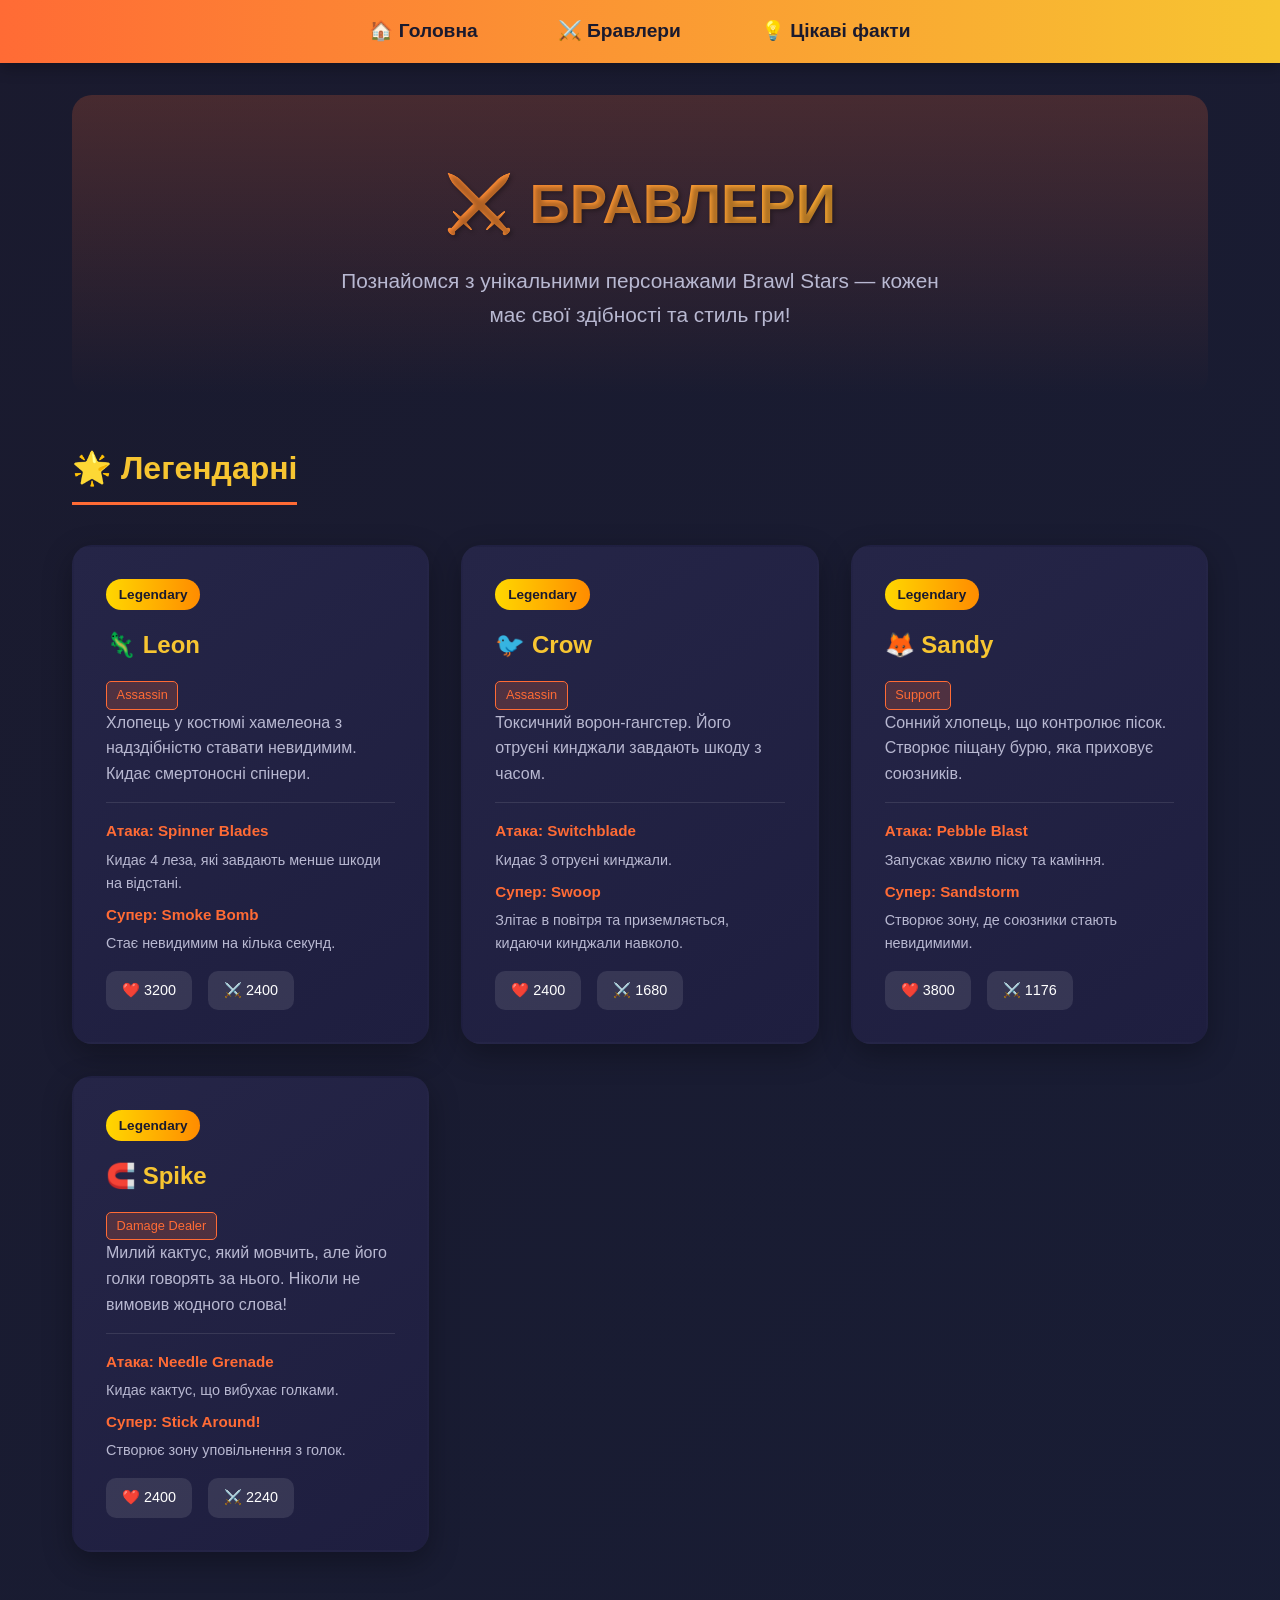
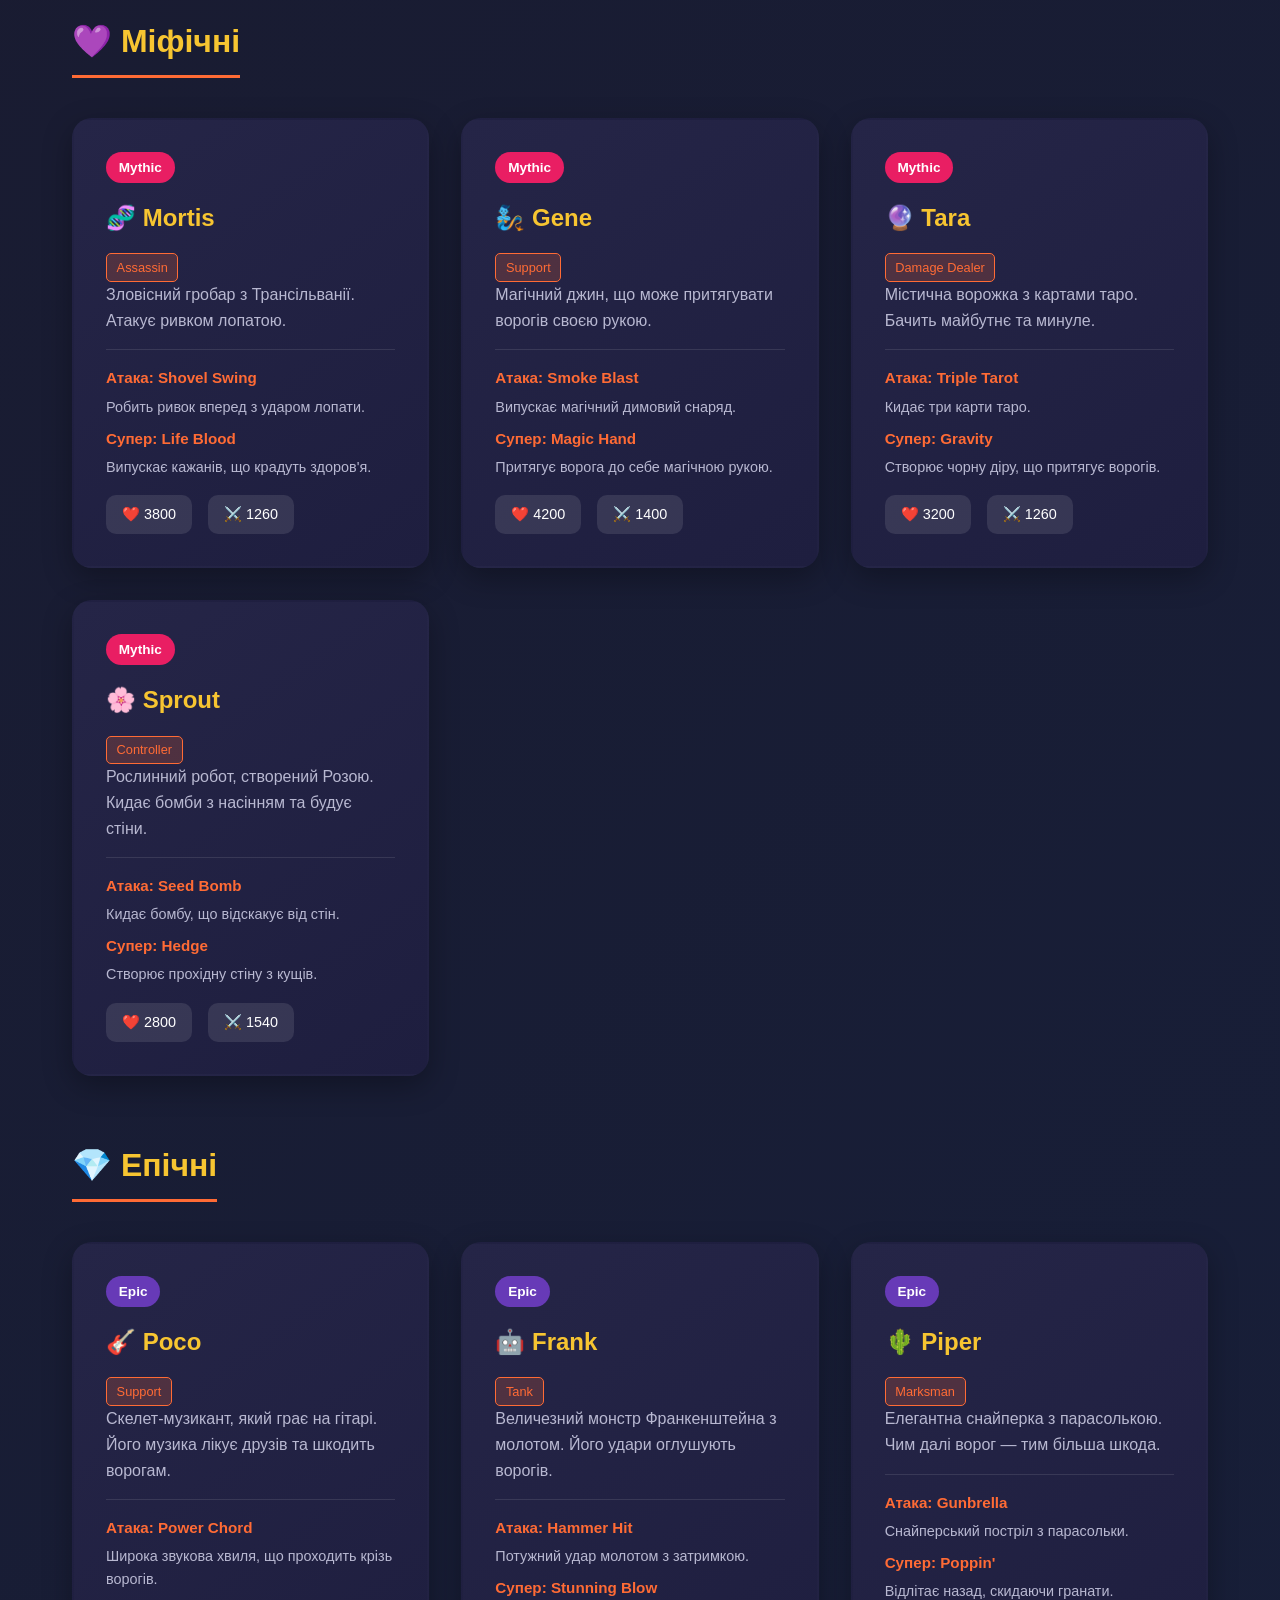
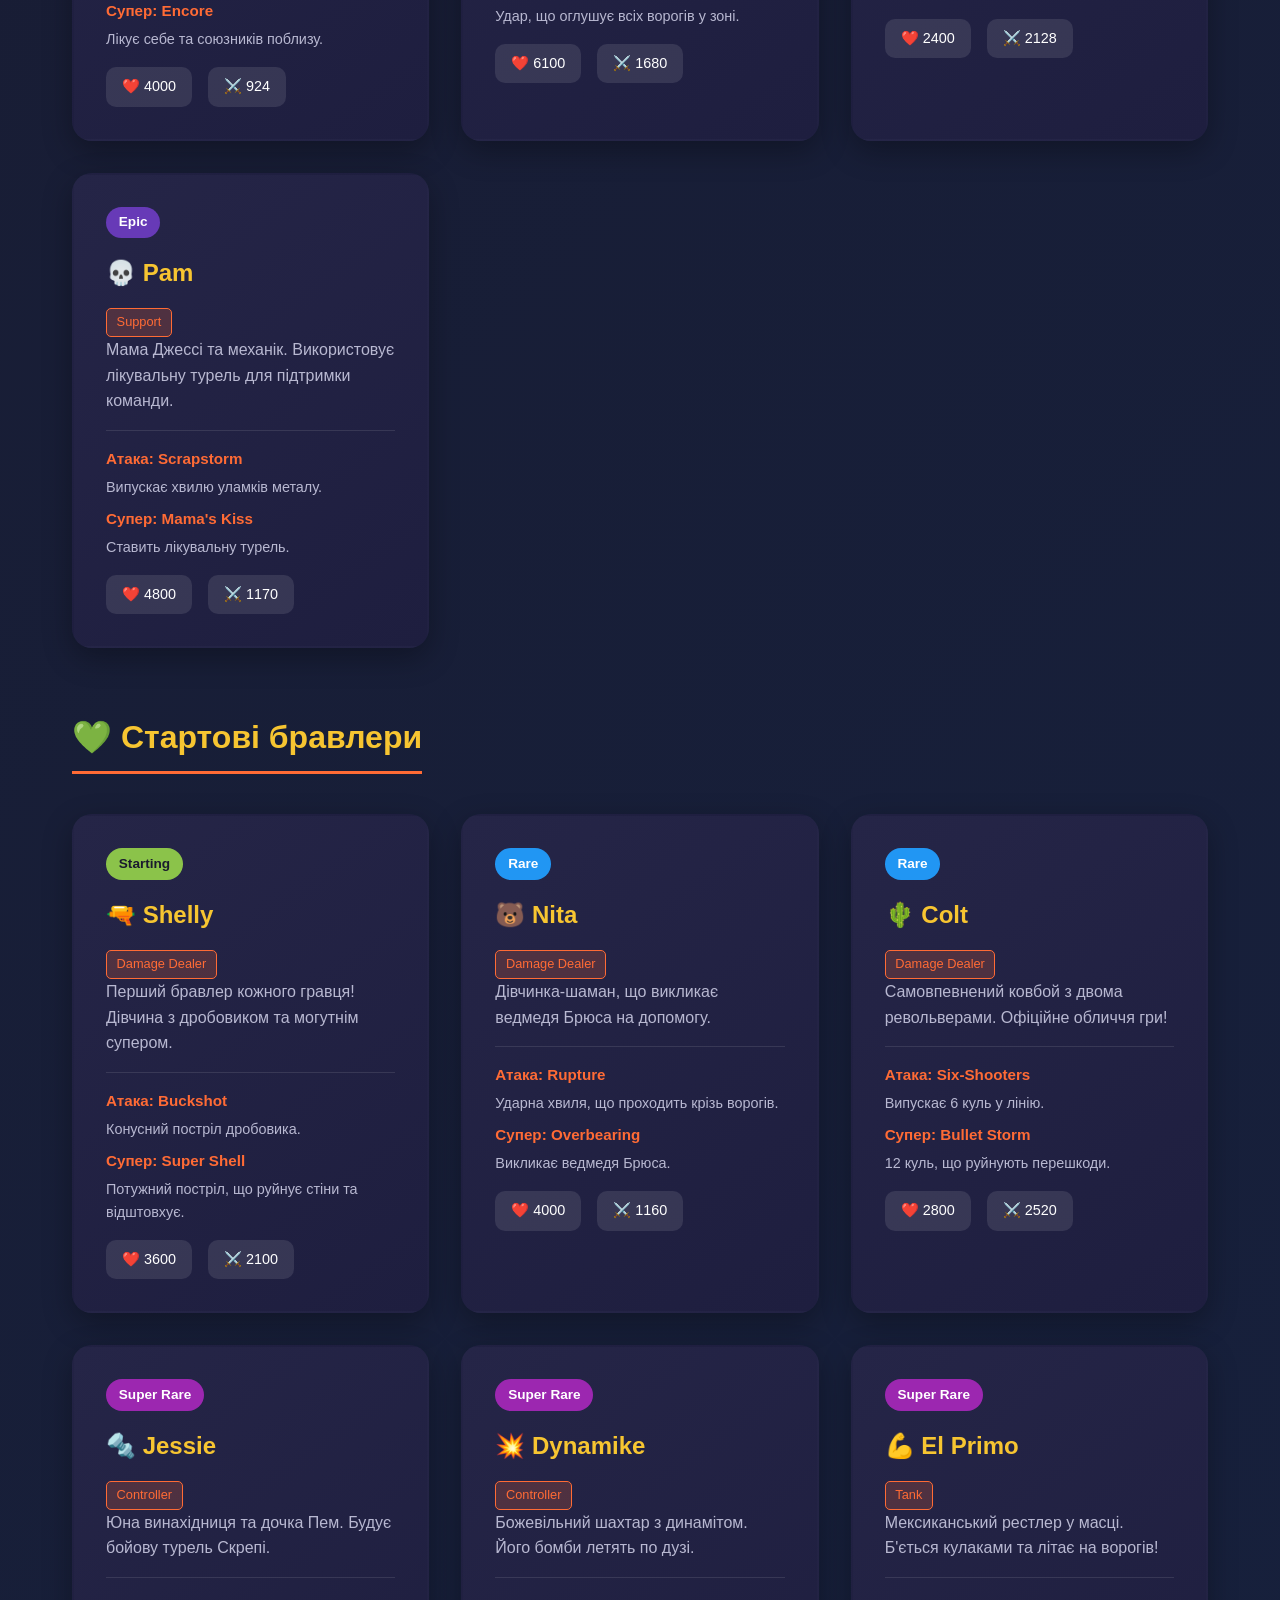
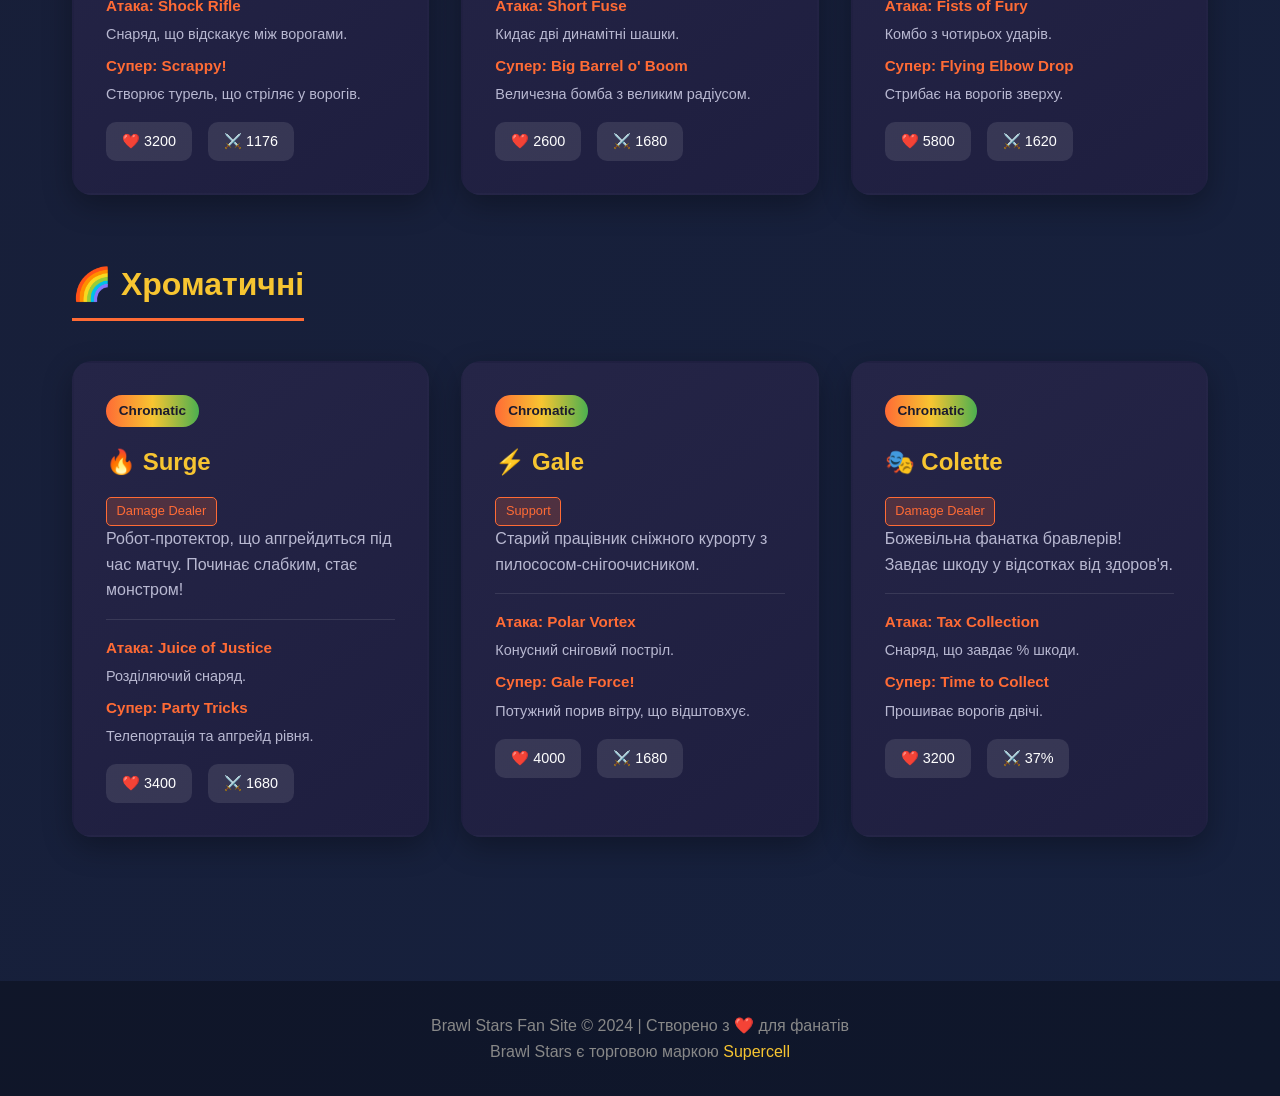
==== brawlers.html @ 7645049a "Final-round" ====
<!DOCTYPE html>
<html lang="uk">
<head>
    <meta charset="UTF-8">
    <meta name="viewport" content="width=device-width, initial-scale=1.0">
    <title>Brawl Stars — Бравлери</title>
    <link rel="stylesheet" href="style.css">
</head>
<body>
    <nav>
        <ul>
            <li><a href="index.html">🏠 Головна</a></li>
            <li><a href="brawlers.html">⚔️ Бравлери</a></li>
            <li><a href="facts.html">💡 Цікаві факти</a></li>
        </ul>
    </nav>
    <div class="container">
        <section class="hero">
            <h1>⚔️ БРАВЛЕРИ</h1>
            <p>Познайомся з унікальними персонажами Brawl Stars — кожен має свої здібності та стиль гри!</p>
        </section>
        <!-- Легендарні -->
        <section>
            <h2>🌟 Легендарні</h2>
            <div class="cards-grid">
                <div class="card">
                    <span class="rarity rarity-legendary">Legendary</span>
                    <h3>🦎 Leon</h3>
                    <span class="class-tag">Assassin</span>
                    <p>Хлопець у костюмі хамелеона з надздібністю ставати невидимим. Кидає смертоносні спінери.</p>
                    <div class="abilities">
                        <h4>Атака: Spinner Blades</h4>
                        <p>Кидає 4 леза, які завдають менше шкоди на відстані.</p>
                        <h4>Супер: Smoke Bomb</h4>
                        <p>Стає невидимим на кілька секунд.</p>
                    </div>
                    <div class="stats">
                        <div class="stat">❤️ 3200</div>
                        <div class="stat">⚔️ 2400</div>
                    </div>
                </div>
                <div class="card">
                    <span class="rarity rarity-legendary">Legendary</span>
                    <h3>🐦 Crow</h3>
                    <span class="class-tag">Assassin</span>
                    <p>Токсичний ворон-гангстер. Його отруєні кинджали завдають шкоду з часом.</p>
                    <div class="abilities">
                        <h4>Атака: Switchblade</h4>
                        <p>Кидає 3 отруєні кинджали.</p>
                        <h4>Супер: Swoop</h4>
                        <p>Злітає в повітря та приземляється, кидаючи кинджали навколо.</p>
                    </div>
                    <div class="stats">
                        <div class="stat">❤️ 2400</div>
                        <div class="stat">⚔️ 1680</div>
                    </div>
                </div>
                <div class="card">
                    <span class="rarity rarity-legendary">Legendary</span>
                    <h3>🦊 Sandy</h3>
                    <span class="class-tag">Support</span>
                    <p>Сонний хлопець, що контролює пісок. Створює піщану бурю, яка приховує союзників.</p>
                    <div class="abilities">
                        <h4>Атака: Pebble Blast</h4>
                        <p>Запускає хвилю піску та каміння.</p>
                        <h4>Супер: Sandstorm</h4>
                        <p>Створює зону, де союзники стають невидимими.</p>
                    </div>
                    <div class="stats">
                        <div class="stat">❤️ 3800</div>
                        <div class="stat">⚔️ 1176</div>
                    </div>
                </div>
                <div class="card">
                    <span class="rarity rarity-legendary">Legendary</span>
                    <h3>🧲 Spike</h3>
                    <span class="class-tag">Damage Dealer</span>
                    <p>Милий кактус, який мовчить, але його голки говорять за нього. Ніколи не вимовив жодного слова!</p>
                    <div class="abilities">
                        <h4>Атака: Needle Grenade</h4>
                        <p>Кидає кактус, що вибухає голками.</p>
                        <h4>Супер: Stick Around!</h4>
                        <p>Створює зону уповільнення з голок.</p>
                    </div>
                    <div class="stats">
                        <div class="stat">❤️ 2400</div>
                        <div class="stat">⚔️ 2240</div>
                    </div>
                </div>
            </div>
        </section>
        <!-- Міфічні -->
        <section>
            <h2>💜 Міфічні</h2>
            <div class="cards-grid">
                <div class="card">
                    <span class="rarity rarity-mythic">Mythic</span>
                    <h3>🧬 Mortis</h3>
                    <span class="class-tag">Assassin</span>
                    <p>Зловісний гробар з Трансільванії. Атакує ривком лопатою.</p>
                    <div class="abilities">
                        <h4>Атака: Shovel Swing</h4>
                        <p>Робить ривок вперед з ударом лопати.</p>
                        <h4>Супер: Life Blood</h4>
                        <p>Випускає кажанів, що крадуть здоров'я.</p>
                    </div>
                    <div class="stats">
                        <div class="stat">❤️ 3800</div>
                        <div class="stat">⚔️ 1260</div>
                    </div>
                </div>
                <div class="card">
                    <span class="rarity rarity-mythic">Mythic</span>
                    <h3>🧞 Gene</h3>
                    <span class="class-tag">Support</span>
                    <p>Магічний джин, що може притягувати ворогів своєю рукою.</p>
                    <div class="abilities">
                        <h4>Атака: Smoke Blast</h4>
                        <p>Випускає магічний димовий снаряд.</p>
                        <h4>Супер: Magic Hand</h4>
                        <p>Притягує ворога до себе магічною рукою.</p>
                    </div>
                    <div class="stats">
                        <div class="stat">❤️ 4200</div>
                        <div class="stat">⚔️ 1400</div>
                    </div>
                </div>
                <div class="card">
                    <span class="rarity rarity-mythic">Mythic</span>
                    <h3>🔮 Tara</h3>
                    <span class="class-tag">Damage Dealer</span>
                    <p>Містична ворожка з картами таро. Бачить майбутнє та минуле.</p>
                    <div class="abilities">
                        <h4>Атака: Triple Tarot</h4>
                        <p>Кидає три карти таро.</p>
                        <h4>Супер: Gravity</h4>
                        <p>Створює чорну діру, що притягує ворогів.</p>
                    </div>
                    <div class="stats">
                        <div class="stat">❤️ 3200</div>
                        <div class="stat">⚔️ 1260</div>
                    </div>
                </div>
                <div class="card">
                    <span class="rarity rarity-mythic">Mythic</span>
                    <h3>🌸 Sprout</h3>
                    <span class="class-tag">Controller</span>
                    <p>Рослинний робот, створений Розою. Кидає бомби з насінням та будує стіни.</p>
                    <div class="abilities">
                        <h4>Атака: Seed Bomb</h4>
                        <p>Кидає бомбу, що відскакує від стін.</p>
                        <h4>Супер: Hedge</h4>
                        <p>Створює прохідну стіну з кущів.</p>
                    </div>
                    <div class="stats">
                        <div class="stat">❤️ 2800</div>
                        <div class="stat">⚔️ 1540</div>
                    </div>
                </div>
            </div>
        </section>
        <!-- Епічні -->
        <section>
            <h2>💎 Епічні</h2>
            <div class="cards-grid">
                <div class="card">
                    <span class="rarity rarity-epic">Epic</span>
                    <h3>🎸 Poco</h3>
                    <span class="class-tag">Support</span>
                    <p>Скелет-музикант, який грає на гітарі. Його музика лікує друзів та шкодить ворогам.</p>
                    <div class="abilities">
                        <h4>Атака: Power Chord</h4>
                        <p>Широка звукова хвиля, що проходить крізь ворогів.</p>
                        <h4>Супер: Encore</h4>
                        <p>Лікує себе та союзників поблизу.</p>
                    </div>
                    <div class="stats">
                        <div class="stat">❤️ 4000</div>
                        <div class="stat">⚔️ 924</div>
                    </div>
                </div>
                <div class="card">
                    <span class="rarity rarity-epic">Epic</span>
                    <h3>🤖 Frank</h3>
                    <span class="class-tag">Tank</span>
                    <p>Величезний монстр Франкенштейна з молотом. Його удари оглушують ворогів.</p>
                    <div class="abilities">
                        <h4>Атака: Hammer Hit</h4>
                        <p>Потужний удар молотом з затримкою.</p>
                        <h4>Супер: Stunning Blow</h4>
                        <p>Удар, що оглушує всіх ворогів у зоні.</p>
                    </div>
                    <div class="stats">
                        <div class="stat">❤️ 6100</div>
                        <div class="stat">⚔️ 1680</div>
                    </div>
                </div>
                <div class="card">
                    <span class="rarity rarity-epic">Epic</span>
                    <h3>🌵 Piper</h3>
                    <span class="class-tag">Marksman</span>
                    <p>Елегантна снайперка з парасолькою. Чим далі ворог — тим більша шкода.</p>
                    <div class="abilities">
                        <h4>Атака: Gunbrella</h4>
                        <p>Снайперський постріл з парасольки.</p>
                        <h4>Супер: Poppin'</h4>
                        <p>Відлітає назад, скидаючи гранати.</p>
                    </div>
                    <div class="stats">
                        <div class="stat">❤️ 2400</div>
                        <div class="stat">⚔️ 2128</div>
                    </div>
                </div>
                <div class="card">
                    <span class="rarity rarity-epic">Epic</span>
                    <h3>💀 Pam</h3>
                    <span class="class-tag">Support</span>
                    <p>Мама Джессі та механік. Використовує лікувальну турель для підтримки команди.</p>
                    <div class="abilities">
                        <h4>Атака: Scrapstorm</h4>
                        <p>Випускає хвилю уламків металу.</p>
                        <h4>Супер: Mama's Kiss</h4>
                        <p>Ставить лікувальну турель.</p>
                    </div>
                    <div class="stats">
                        <div class="stat">❤️ 4800</div>
                        <div class="stat">⚔️ 1170</div>
                    </div>
                </div>
            </div>
        </section>
        <!-- Звичайні та Рідкісні -->
        <section>
            <h2>💚 Стартові бравлери</h2>
            <div class="cards-grid">
                <div class="card">
                    <span class="rarity rarity-common">Starting</span>
                    <h3>🔫 Shelly</h3>
                    <span class="class-tag">Damage Dealer</span>
                    <p>Перший бравлер кожного гравця! Дівчина з дробовиком та могутнім супером.</p>
                    <div class="abilities">
                        <h4>Атака: Buckshot</h4>
                        <p>Конусний постріл дробовика.</p>
                        <h4>Супер: Super Shell</h4>
                        <p>Потужний постріл, що руйнує стіни та відштовхує.</p>
                    </div>
                    <div class="stats">
                        <div class="stat">❤️ 3600</div>
                        <div class="stat">⚔️ 2100</div>
                    </div>
                </div>
                <div class="card">
                    <span class="rarity rarity-rare">Rare</span>
                    <h3>🐻 Nita</h3>
                    <span class="class-tag">Damage Dealer</span>
                    <p>Дівчинка-шаман, що викликає ведмедя Брюса на допомогу.</p>
                    <div class="abilities">
                        <h4>Атака: Rupture</h4>
                        <p>Ударна хвиля, що проходить крізь ворогів.</p>
                        <h4>Супер: Overbearing</h4>
                        <p>Викликає ведмедя Брюса.</p>
                    </div>
                    <div class="stats">
                        <div class="stat">❤️ 4000</div>
                        <div class="stat">⚔️ 1160</div>
                    </div>
                </div>
                <div class="card">
                    <span class="rarity rarity-rare">Rare</span>
                    <h3>🌵 Colt</h3>
                    <span class="class-tag">Damage Dealer</span>
                    <p>Самовпевнений ковбой з двома револьверами. Офіційне обличчя гри!</p>
                    <div class="abilities">
                        <h4>Атака: Six-Shooters</h4>
                        <p>Випускає 6 куль у лінію.</p>
                        <h4>Супер: Bullet Storm</h4>
                        <p>12 куль, що руйнують перешкоди.</p>
                    </div>
                    <div class="stats">
                        <div class="stat">❤️ 2800</div>
                        <div class="stat">⚔️ 2520</div>
                    </div>
                </div>
                <div class="card">
                    <span class="rarity rarity-super-rare">Super Rare</span>
                    <h3>🔩 Jessie</h3>
                    <span class="class-tag">Controller</span>
                    <p>Юна винахідниця та дочка Пем. Будує бойову турель Скрепі.</p>
                    <div class="abilities">
                        <h4>Атака: Shock Rifle</h4>
                        <p>Снаряд, що відскакує між ворогами.</p>
                        <h4>Супер: Scrappy!</h4>
                        <p>Створює турель, що стріляє у ворогів.</p>
                    </div>
                    <div class="stats">
                        <div class="stat">❤️ 3200</div>
                        <div class="stat">⚔️ 1176</div>
                    </div>
                </div>
                <div class="card">
                    <span class="rarity rarity-super-rare">Super Rare</span>
                    <h3>💥 Dynamike</h3>
                    <span class="class-tag">Controller</span>
                    <p>Божевільний шахтар з динамітом. Його бомби летять по дузі.</p>
                    <div class="abilities">
                        <h4>Атака: Short Fuse</h4>
                        <p>Кидає дві динамітні шашки.</p>
                        <h4>Супер: Big Barrel o' Boom</h4>
                        <p>Величезна бомба з великим радіусом.</p>
                    </div>
                    <div class="stats">
                        <div class="stat">❤️ 2600</div>
                        <div class="stat">⚔️ 1680</div>
                    </div>
                </div>
                <div class="card">
                    <span class="rarity rarity-super-rare">Super Rare</span>
                    <h3>💪 El Primo</h3>
                    <span class="class-tag">Tank</span>
                    <p>Мексиканський рестлер у масці. Б'ється кулаками та літає на ворогів!</p>
                    <div class="abilities">
                        <h4>Атака: Fists of Fury</h4>
                        <p>Комбо з чотирьох ударів.</p>
                        <h4>Супер: Flying Elbow Drop</h4>
                        <p>Стрибає на ворогів зверху.</p>
                    </div>
                    <div class="stats">
                        <div class="stat">❤️ 5800</div>
                        <div class="stat">⚔️ 1620</div>
                    </div>
                </div>
            </div>
        </section>
        <!-- Хроматичні -->
        <section>
            <h2>🌈 Хроматичні</h2>
            <div class="cards-grid">
                <div class="card">
                    <span class="rarity rarity-chromatic">Chromatic</span>
                    <h3>🔥 Surge</h3>
                    <span class="class-tag">Damage Dealer</span>
                    <p>Робот-протектор, що апгрейдиться під час матчу. Починає слабким, стає монстром!</p>
                    <div class="abilities">
                        <h4>Атака: Juice of Justice</h4>
                        <p>Розділяючий снаряд.</p>
                        <h4>Супер: Party Tricks</h4>
                        <p>Телепортація та апгрейд рівня.</p>
                    </div>
                    <div class="stats">
                        <div class="stat">❤️ 3400</div>
                        <div class="stat">⚔️ 1680</div>
                    </div>
                </div>
                <div class="card">
                    <span class="rarity rarity-chromatic">Chromatic</span>
                    <h3>⚡ Gale</h3>
                    <span class="class-tag">Support</span>
                    <p>Старий працівник сніжного курорту з пилососом-снігоочисником.</p>
                    <div class="abilities">
                        <h4>Атака: Polar Vortex</h4>
                        <p>Конусний сніговий постріл.</p>
                        <h4>Супер: Gale Force!</h4>
                        <p>Потужний порив вітру, що відштовхує.</p>
                    </div>
                    <div class="stats">
                        <div class="stat">❤️ 4000</div>
                        <div class="stat">⚔️ 1680</div>
                    </div>
                </div>
                <div class="card">
                    <span class="rarity rarity-chromatic">Chromatic</span>
                    <h3>🎭 Colette</h3>
                    <span class="class-tag">Damage Dealer</span>
                    <p>Божевільна фанатка бравлерів! Завдає шкоду у відсотках від здоров'я.</p>
                    <div class="abilities">
                        <h4>Атака: Tax Collection</h4>
                        <p>Снаряд, що завдає % шкоди.</p>
                        <h4>Супер: Time to Collect</h4>
                        <p>Прошиває ворогів двічі.</p>
                    </div>
                    <div class="stats">
                        <div class="stat">❤️ 3200</div>
                        <div class="stat">⚔️ 37%</div>
                    </div>
                </div>
            </div>
        </section>
    </div>
    <footer>
        <p>Brawl Stars Fan Site © 2024 | Створено з ❤️ для фанатів</p>
        <p>Brawl Stars є торговою маркою <a href="[supercell.com](https://supercell.com)" target="_blank">Supercell</a></p>
    </footer>
</body>
</html>
---- style.css ----
/* Загальні стилі */
* {
    margin: 0;
    padding: 0;
    box-sizing: border-box;
}
body {
    font-family: 'Segoe UI', Tahoma, Geneva, Verdana, sans-serif;
    background: linear-gradient(135deg, #1a1a2e 0%, #16213e 100%);
    color: #ffffff;
    min-height: 100vh;
    line-height: 1.6;
}
/* Навігація */
nav {
    background: linear-gradient(90deg, #ff6b35, #f7c531);
    padding: 1rem 2rem;
    position: sticky;
    top: 0;
    z-index: 100;
    box-shadow: 0 4px 15px rgba(0, 0, 0, 0.3);
}
nav ul {
    list-style: none;
    display: flex;
    justify-content: center;
    gap: 3rem;
}
nav a {
    color: #1a1a2e;
    text-decoration: none;
    font-weight: bold;
    font-size: 1.2rem;
    padding: 0.5rem 1rem;
    border-radius: 8px;
    transition: all 0.3s ease;
}
nav a:hover {
    background: rgba(255, 255, 255, 0.3);
    transform: scale(1.1);
}
/* Головний контент */
.container {
    max-width: 1200px;
    margin: 0 auto;
    padding: 2rem;
}
/* Герой-секція */
.hero {
    text-align: center;
    padding: 4rem 2rem;
    background: linear-gradient(180deg, rgba(255, 107, 53, 0.2) 0%, transparent 100%);
    border-radius: 20px;
    margin-bottom: 3rem;
}
.hero h1 {
    font-size: 3.5rem;
    background: linear-gradient(90deg, #ff6b35, #f7c531);
    -webkit-background-clip: text;
    -webkit-text-fill-color: transparent;
    background-clip: text;
    margin-bottom: 1rem;
    text-shadow: 2px 2px 4px rgba(0, 0, 0, 0.3);
}
.hero p {
    font-size: 1.3rem;
    color: #b8b8d1;
    max-width: 600px;
    margin: 0 auto;
}
/* Картки */
.cards-grid {
    display: grid;
    grid-template-columns: repeat(auto-fit, minmax(300px, 1fr));
    gap: 2rem;
    padding: 1rem 0;
}
.card {
    background: linear-gradient(145deg, #252547, #1e1e3f);
    border-radius: 20px;
    padding: 2rem;
    border: 2px solid transparent;
    transition: all 0.3s ease;
    box-shadow: 0 10px 30px rgba(0, 0, 0, 0.3);
}
.card:hover {
    transform: translateY(-10px);
    border-color: #ff6b35;
    box-shadow: 0 20px 40px rgba(255, 107, 53, 0.2);
}
.card h3 {
    color: #f7c531;
    font-size: 1.5rem;
    margin-bottom: 1rem;
    display: flex;
    align-items: center;
    gap: 0.5rem;
}
.card p {
    color: #b8b8d1;
    margin-bottom: 0.5rem;
}
/* Бейджі рідкості */
.rarity {
    display: inline-block;
    padding: 0.3rem 0.8rem;
    border-radius: 20px;
    font-size: 0.85rem;
    font-weight: bold;
    margin-bottom: 1rem;
}
.rarity-common { background: #8bc34a; color: #1a1a2e; }
.rarity-rare { background: #2196f3; color: #fff; }
.rarity-super-rare { background: #9c27b0; color: #fff; }
.rarity-epic { background: #673ab7; color: #fff; }
.rarity-mythic { background: #e91e63; color: #fff; }
.rarity-legendary { background: linear-gradient(90deg, #ffd700, #ff8c00); color: #1a1a2e; }
.rarity-chromatic { background: linear-gradient(90deg, #ff6b35, #f7c531, #4caf50); color: #1a1a2e; }
/* Статистика */
.stats {
    display: flex;
    gap: 1rem;
    margin-top: 1rem;
    flex-wrap: wrap;
}
.stat {
    background: rgba(255, 255, 255, 0.1);
    padding: 0.5rem 1rem;
    border-radius: 10px;
    font-size: 0.9rem;
}
.stat-label {
    color: #888;
    font-size: 0.8rem;
}
/* Факти */
.fact-card {
    background: linear-gradient(145deg, #2d2d5a, #252547);
    border-left: 4px solid #f7c531;
}
.fact-number {
    font-size: 3rem;
    font-weight: bold;
    color: #ff6b35;
    opacity: 0.3;
    position: absolute;
    top: 1rem;
    right: 1.5rem;
}
.fact-card {
    position: relative;
    overflow: hidden;
}
/* Секції */
section {
    margin-bottom: 3rem;
}
section h2 {
    font-size: 2rem;
    color: #f7c531;
    margin-bottom: 1.5rem;
    padding-bottom: 0.5rem;
    border-bottom: 3px solid #ff6b35;
    display: inline-block;
}
/* Футер */
footer {
    text-align: center;
    padding: 2rem;
    background: rgba(0, 0, 0, 0.3);
    margin-top: 3rem;
    color: #888;
}
footer a {
    color: #f7c531;
    text-decoration: none;
}
/* Теги класів персонажів */
.class-tag {
    display: inline-block;
    padding: 0.2rem 0.6rem;
    background: rgba(255, 107, 53, 0.2);
    border: 1px solid #ff6b35;
    border-radius: 5px;
    font-size: 0.8rem;
    color: #ff6b35;
    margin-right: 0.5rem;
}
/* Опис здібностей */
.abilities {
    margin-top: 1rem;
    padding-top: 1rem;
    border-top: 1px solid rgba(255, 255, 255, 0.1);
}
.abilities h4 {
    color: #ff6b35;
    font-size: 0.95rem;
    margin-bottom: 0.3rem;
}
.abilities p {
    font-size: 0.9rem;
}
/* Адаптивність */
@media (max-width: 768px) {
    .hero h1 {
        font-size: 2.5rem;
    }
    
    nav ul {
        gap: 1rem;
    }
    
    nav a {
        font-size: 1rem;
    }
    
    .cards-grid {
        grid-template-columns: 1fr;
    }
}
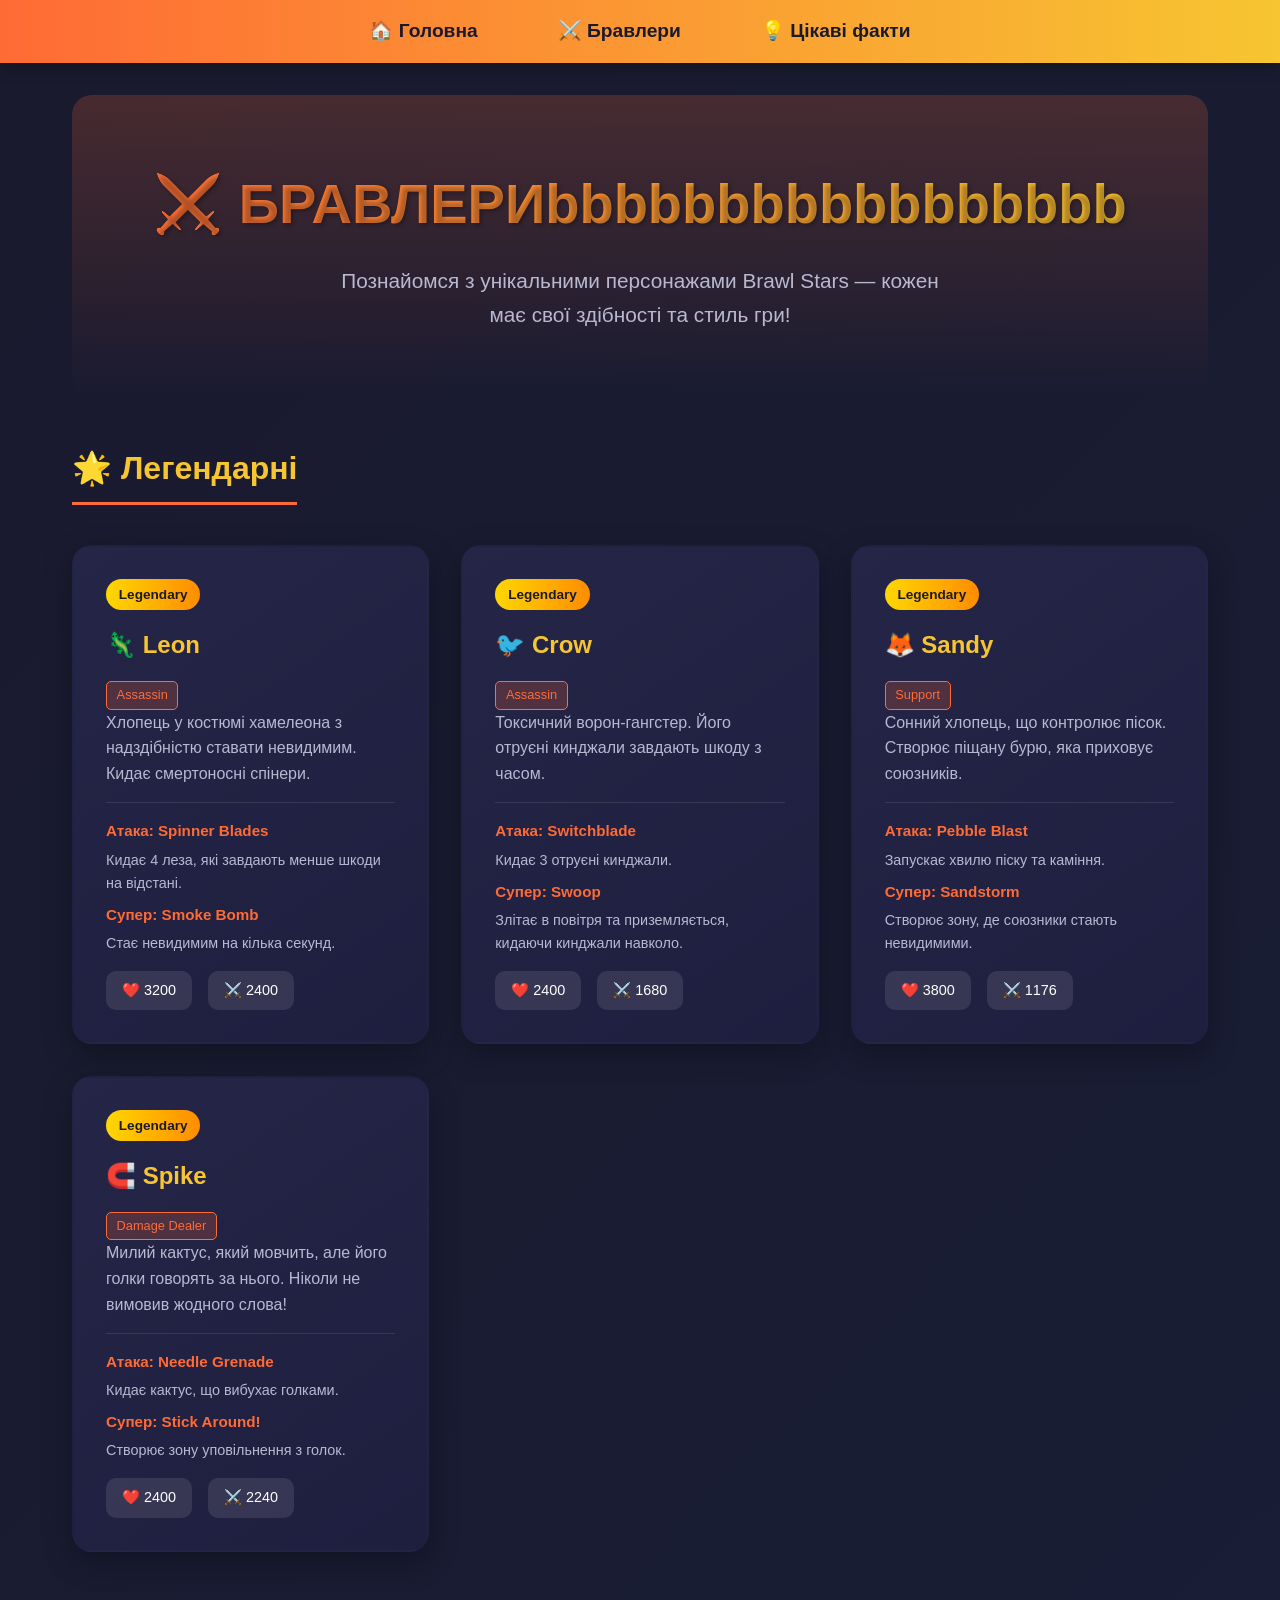
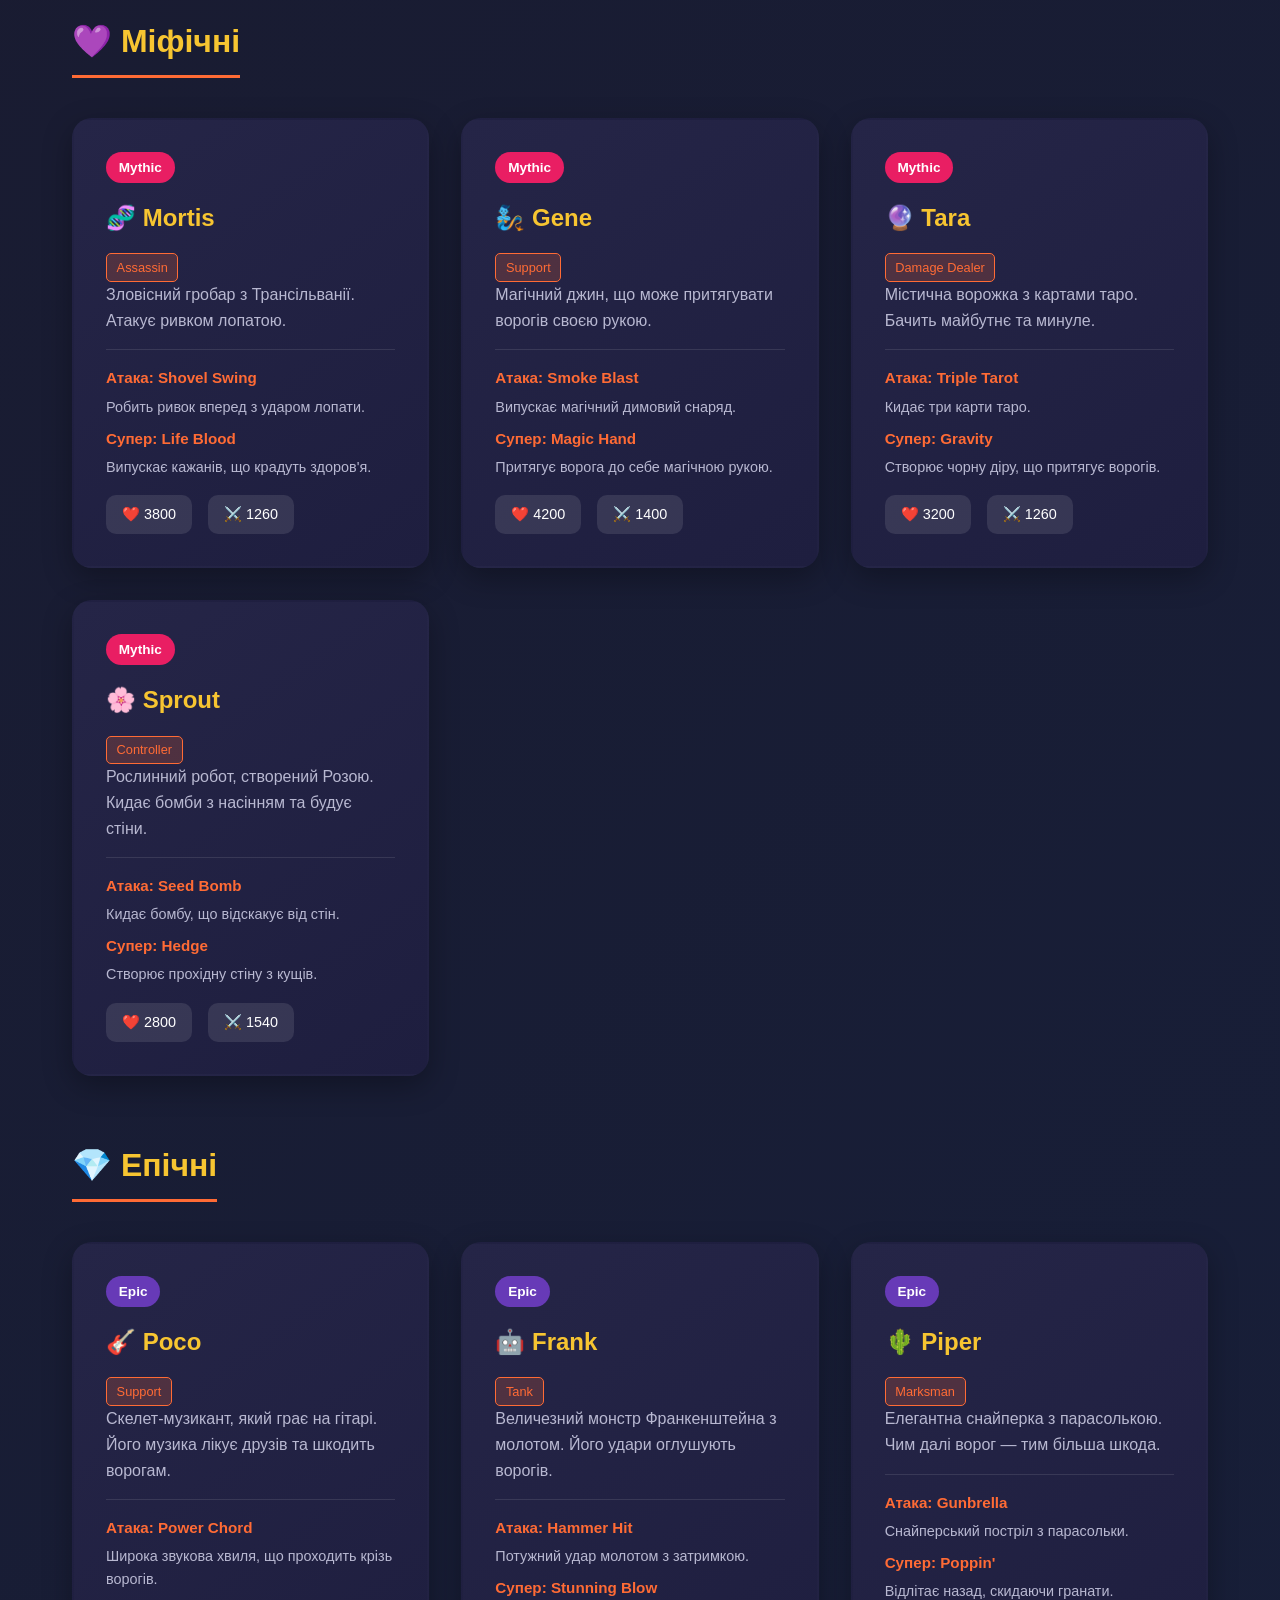
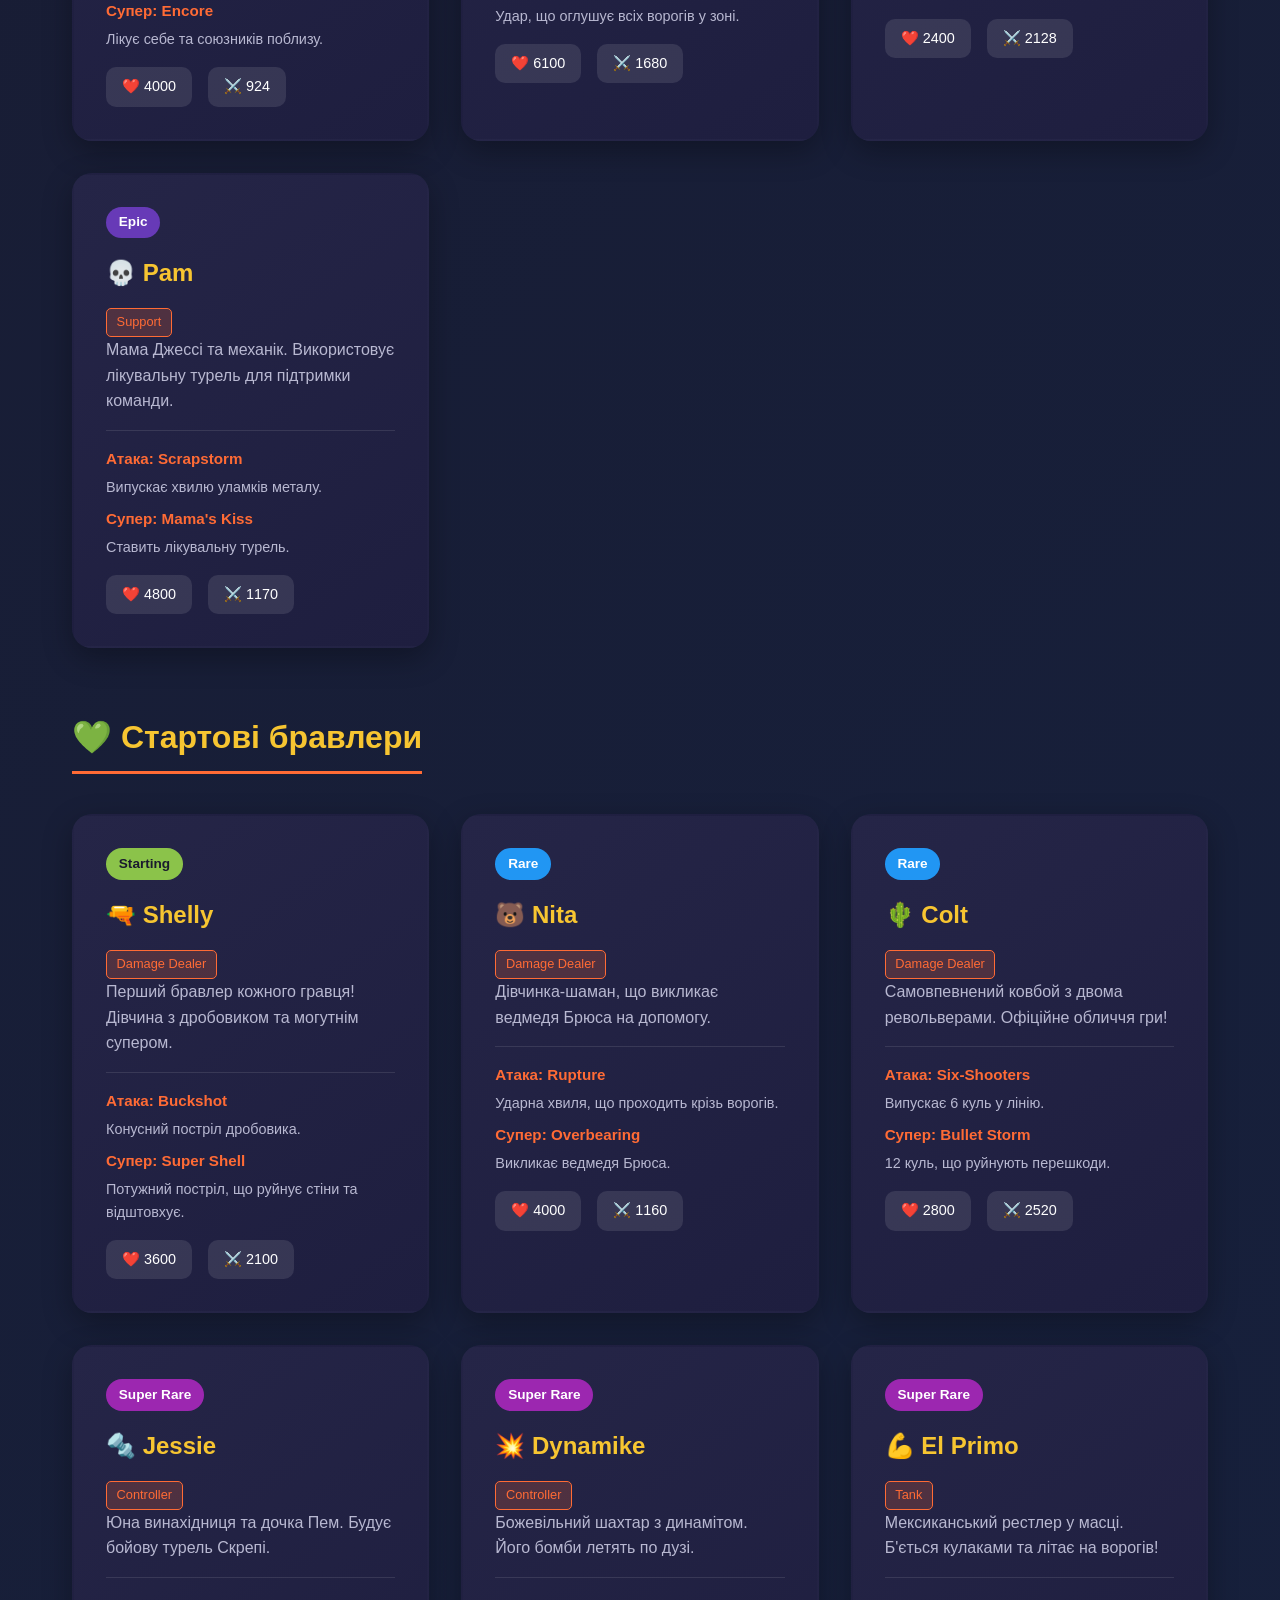
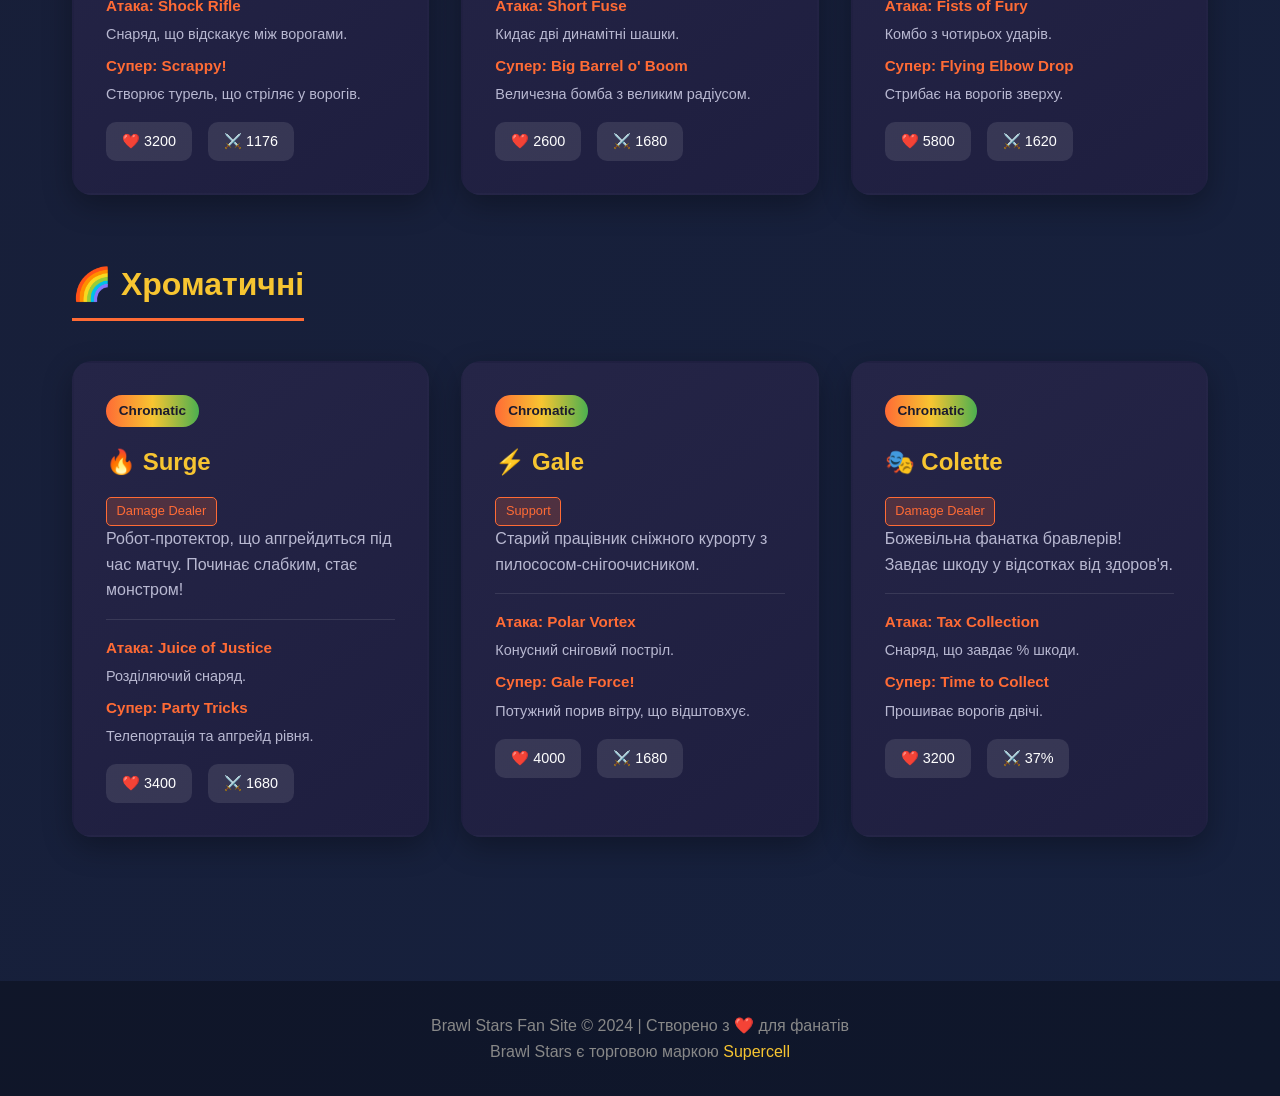
==== commit 6e8c60c0: "11213" ====
--- a/brawlers.html
+++ b/brawlers.html
@@ -16,7 +16,7 @@
     </nav>
     <div class="container">
         <section class="hero">
-            <h1>⚔️ БРАВЛЕРИ</h1>
+            <h1>⚔️ БРАВЛЕРИbbbbbbbbbbbbbbbbb</h1>
             <p>Познайомся з унікальними персонажами Brawl Stars — кожен має свої здібності та стиль гри!</p>
         </section>
         <!-- Легендарні -->
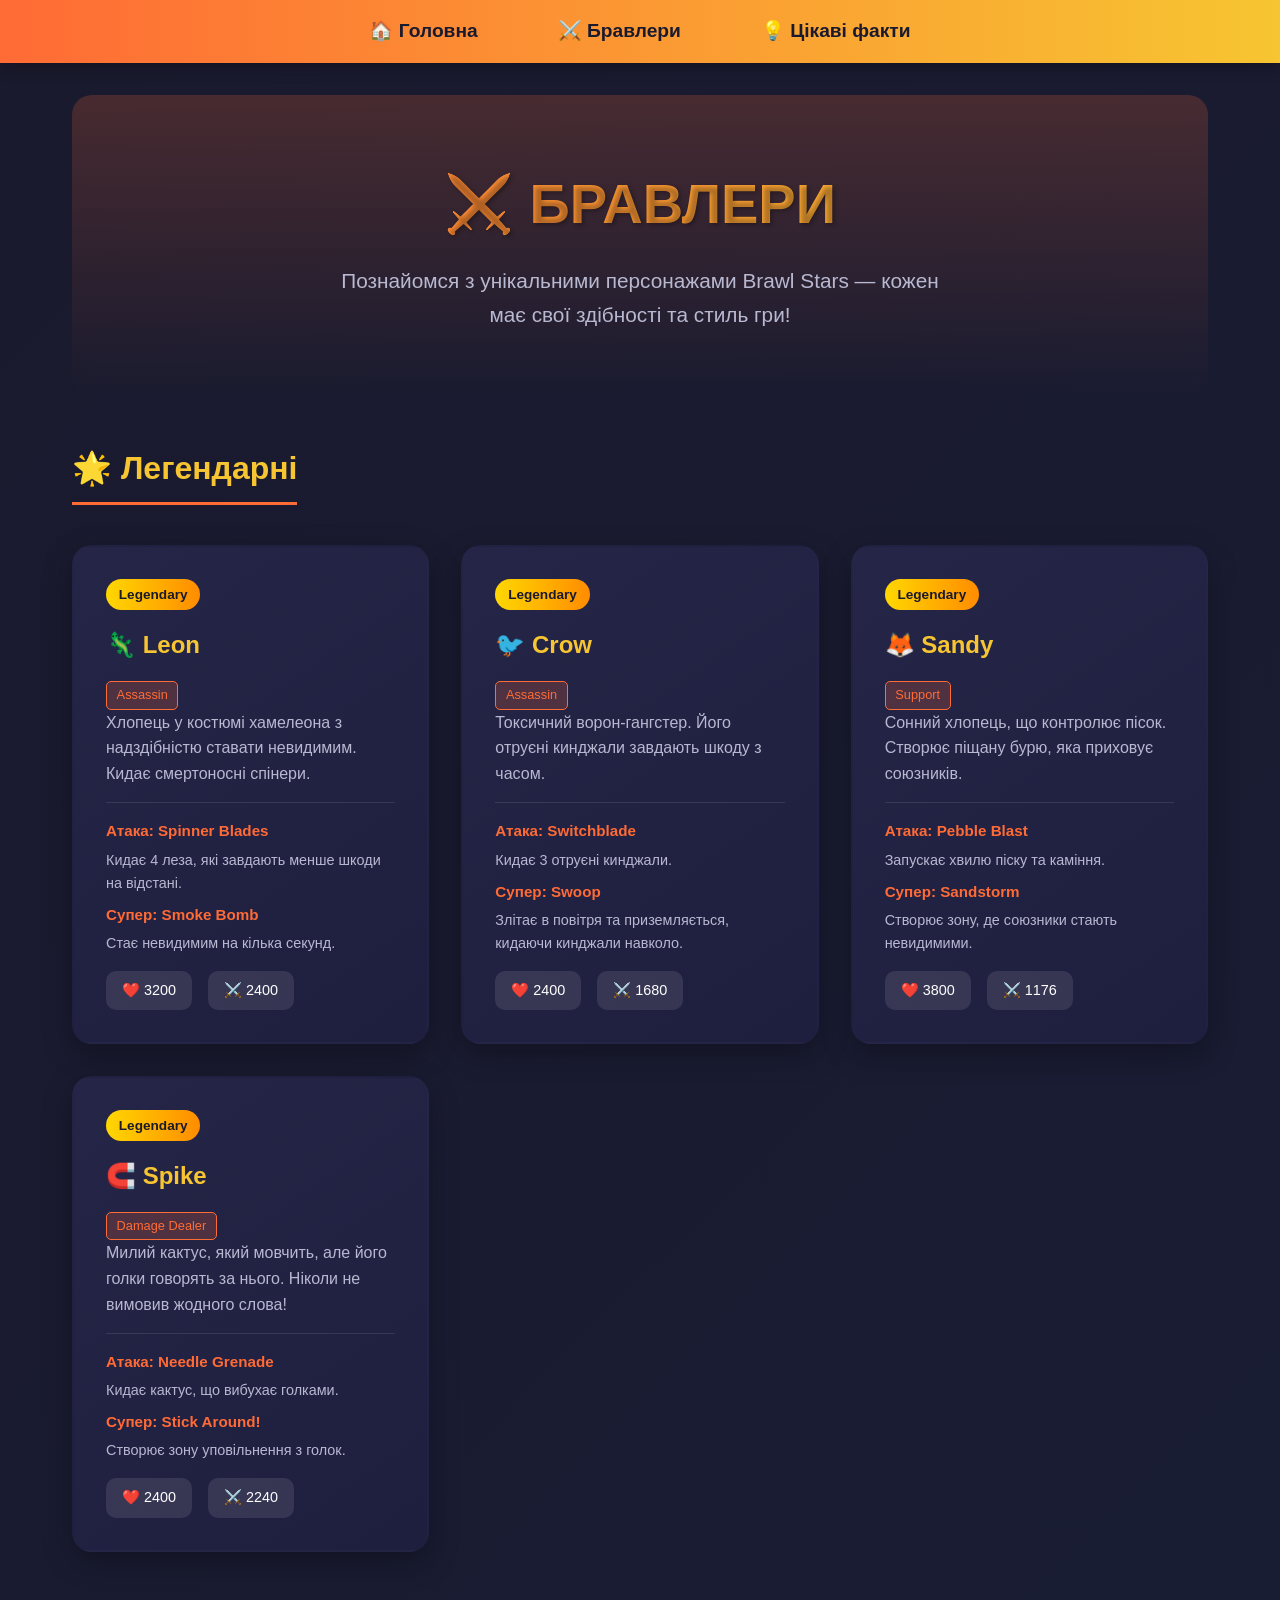
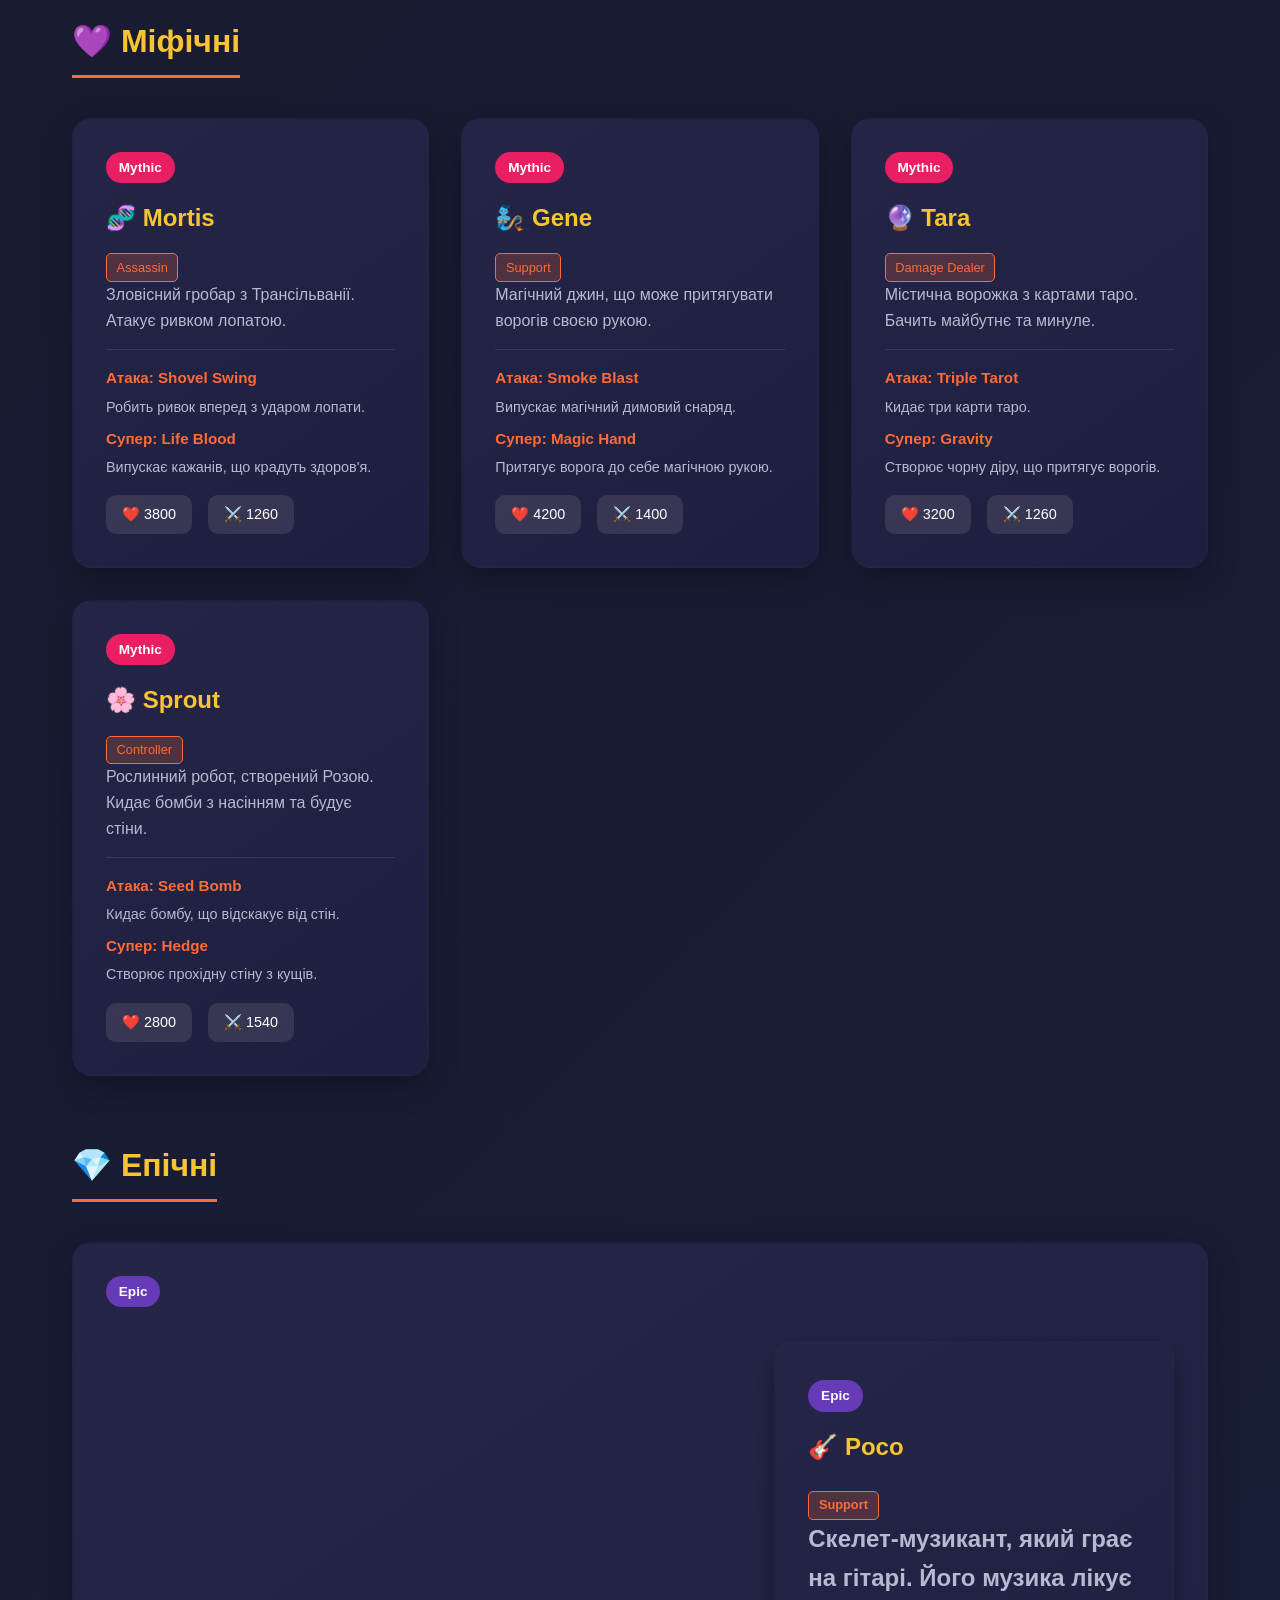
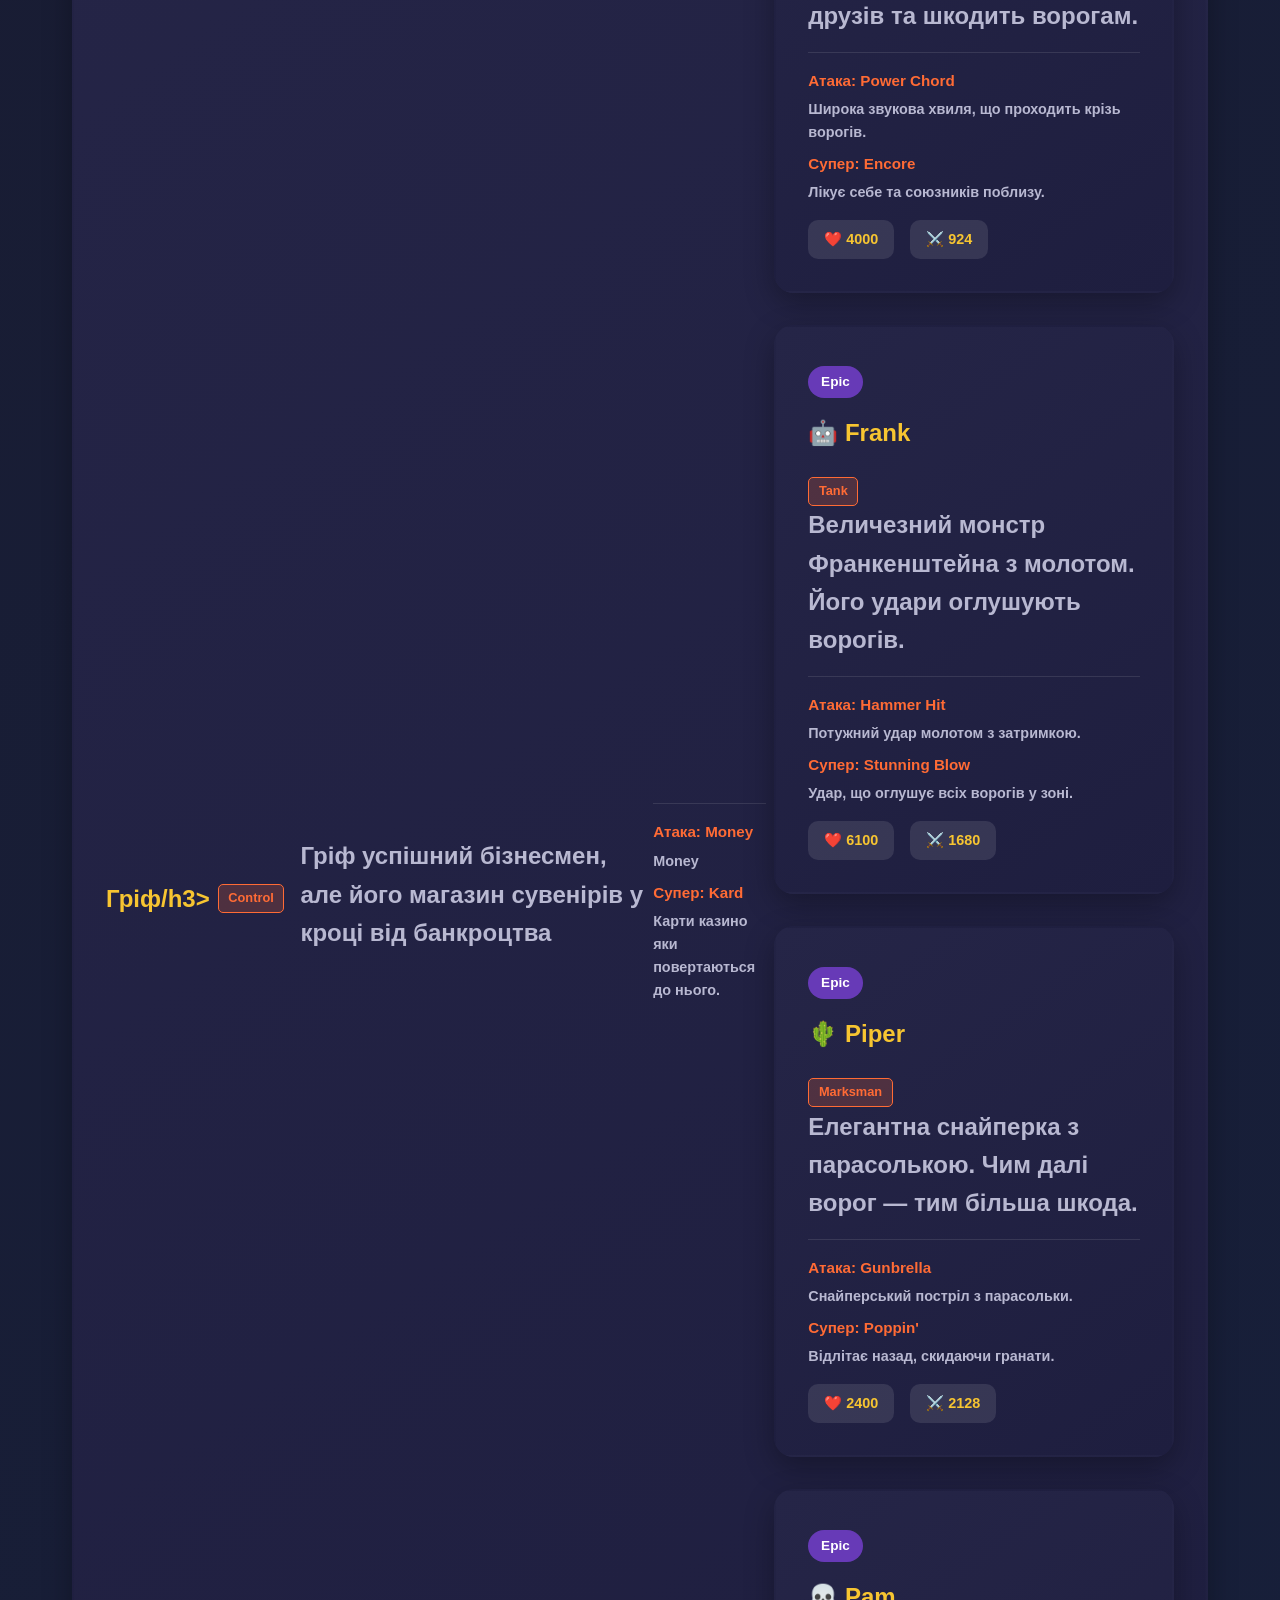
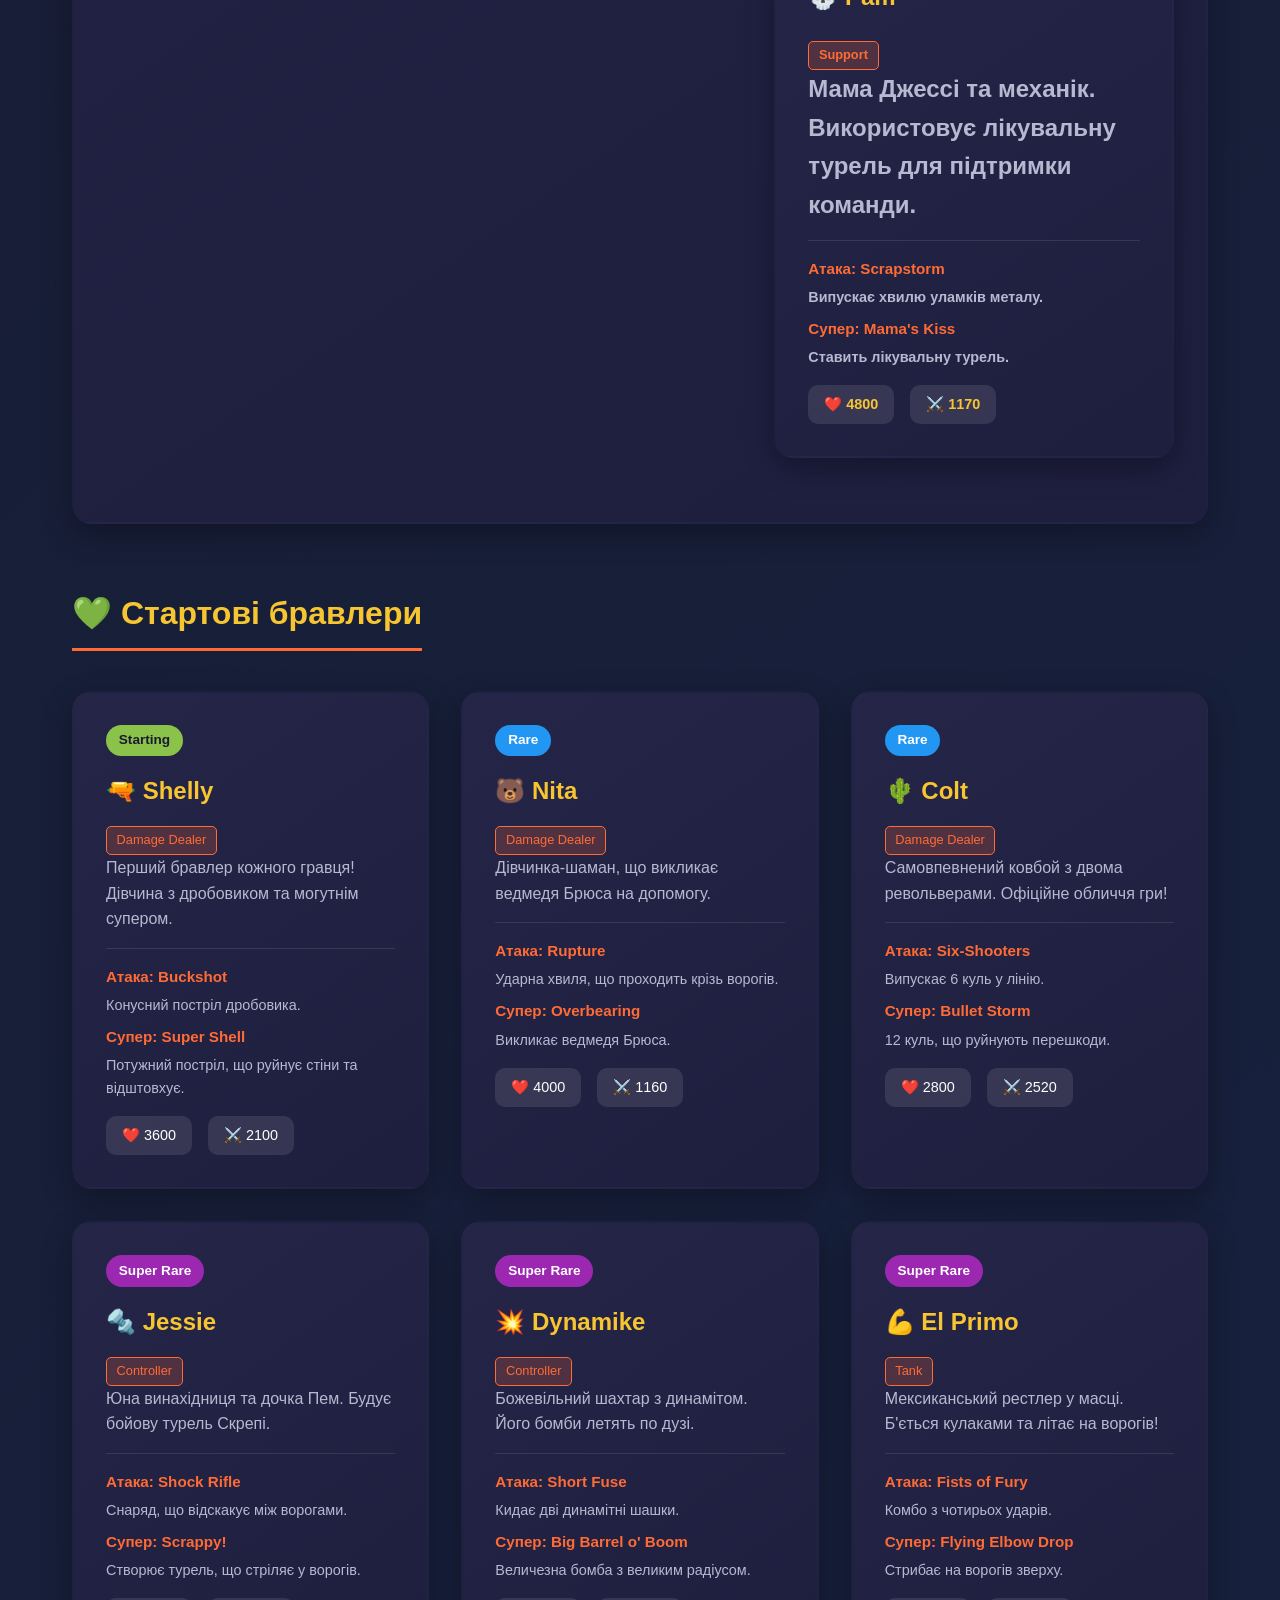
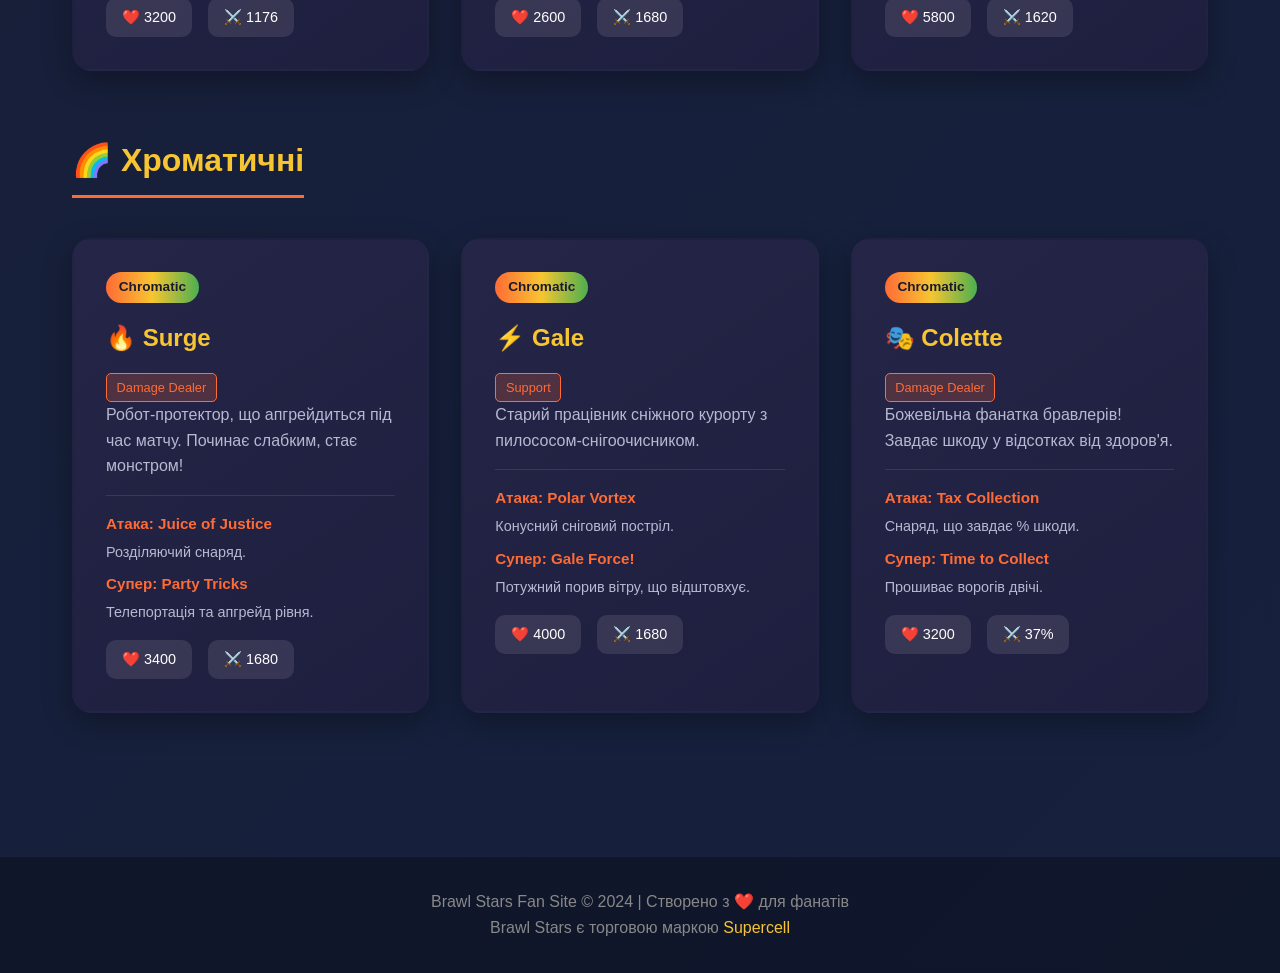
==== commit d75d32ad: "upDATE1005" ====
--- a/brawlers.html
+++ b/brawlers.html
@@ -16,7 +16,7 @@
     </nav>
     <div class="container">
         <section class="hero">
-            <h1>⚔️ БРАВЛЕРИbbbbbbbbbbbbbbbbb</h1>
+            <h1>⚔️ БРАВЛЕРИ</h1>
             <p>Познайомся з унікальними персонажами Brawl Stars — кожен має свої здібності та стиль гри!</p>
         </section>
         <!-- Легендарні -->
@@ -162,6 +162,18 @@
         <!-- Епічні -->
         <section>
             <h2>💎 Епічні</h2>
+            <div class="cards-grid">
+                <div class="card">
+                    <span class="rarity rarity-epic">Epic</span>
+                    <h3>Гріф/h3>
+                    <span class="class-tag">Control</span>
+                    <p>Гріф успішний бізнесмен, але його магазин сувенірів у кроці від банкроцтва   </p>
+                    <div class="abilities">
+                        <h4>Атака: Money</h4>
+                        <p>Money</p>
+                        <h4>Супер: Kard</h4>
+                        <p>Карти казино яки повертаються до нього.</p>
+                    </div>
             <div class="cards-grid">
                 <div class="card">
                     <span class="rarity rarity-epic">Epic</span>
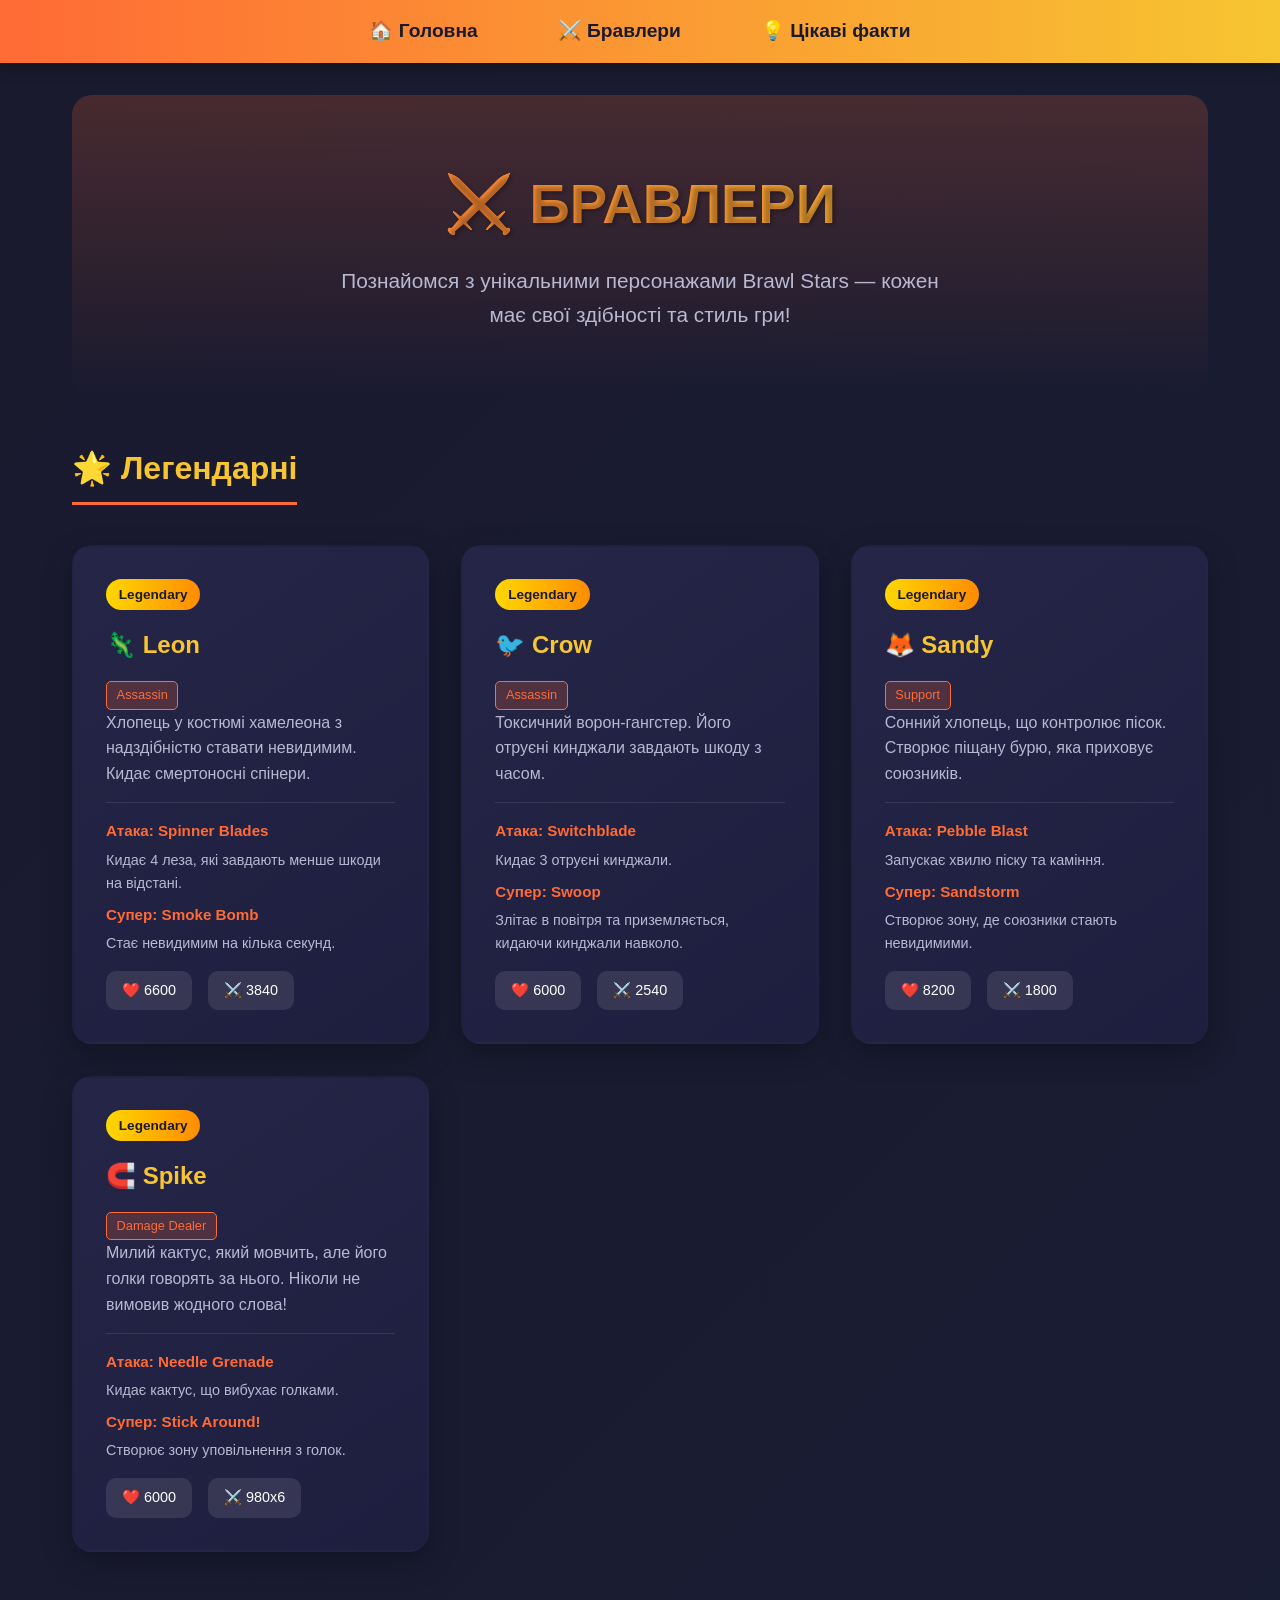
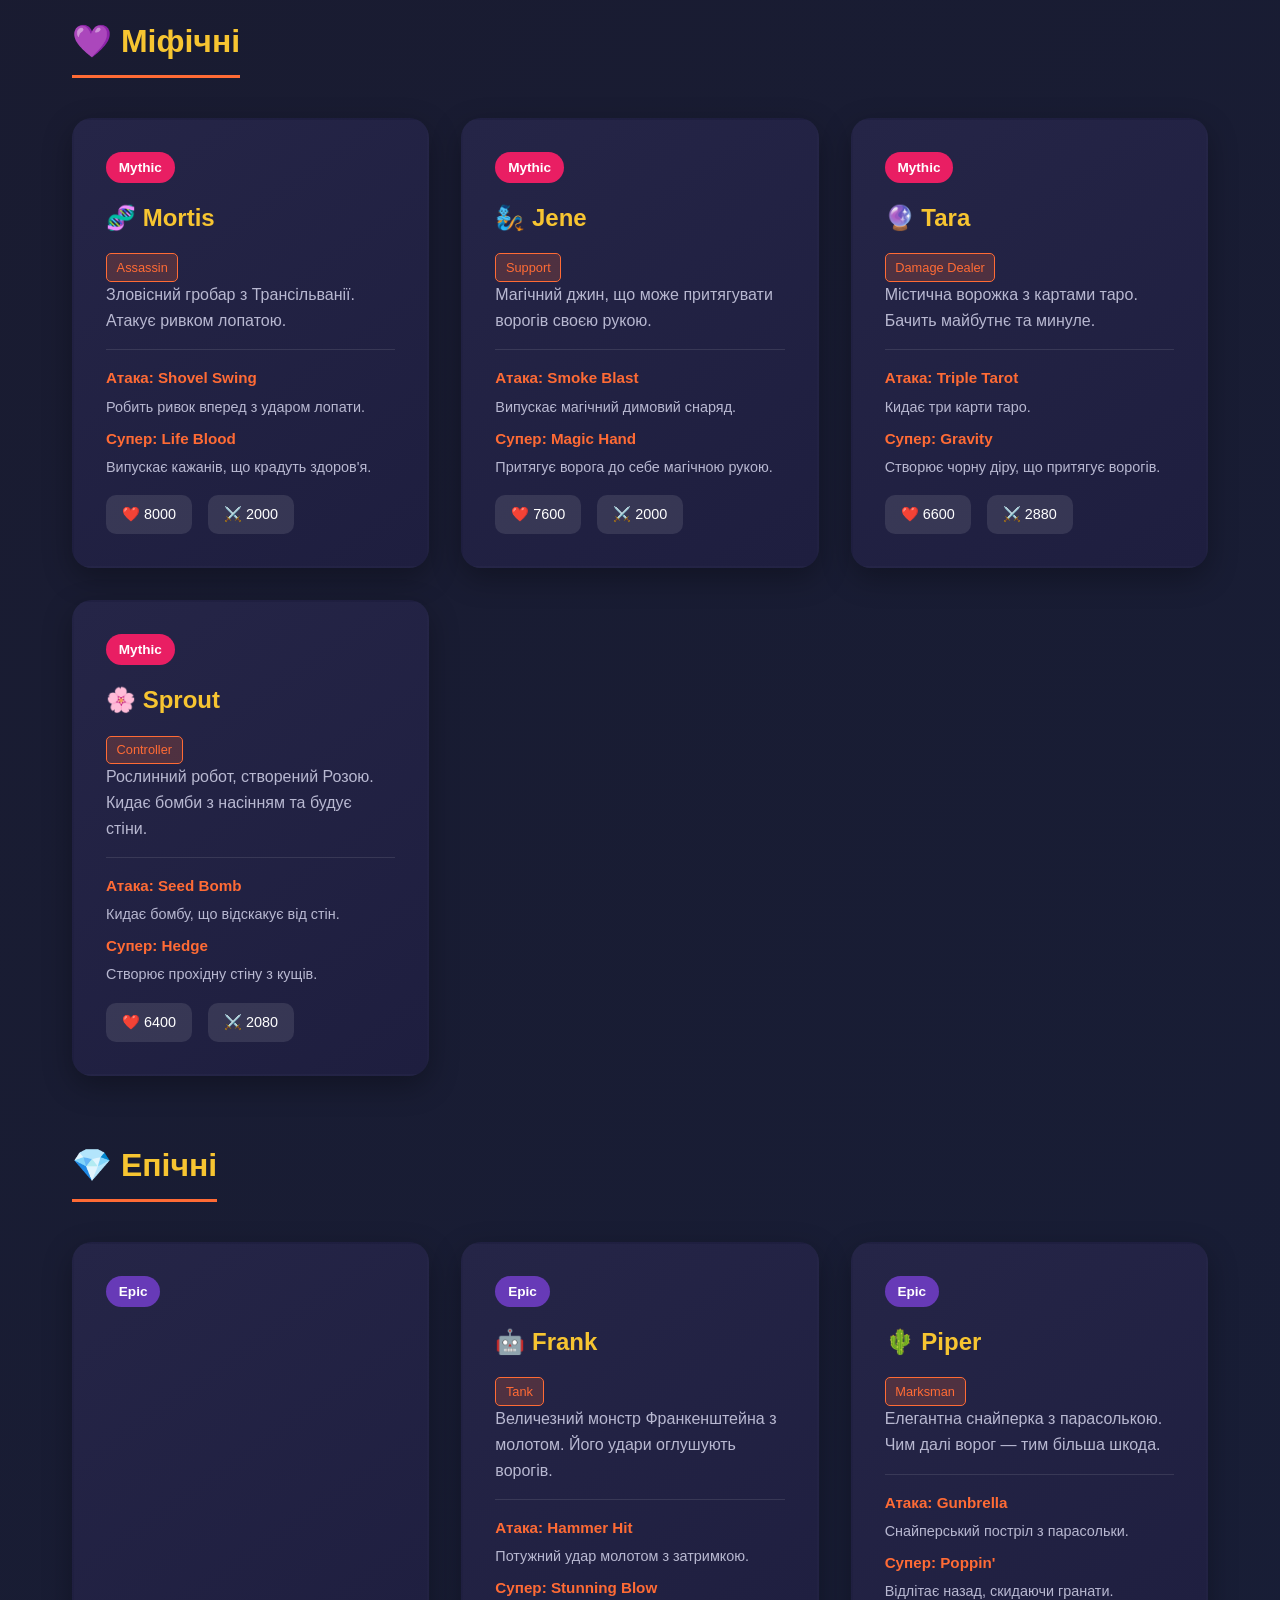
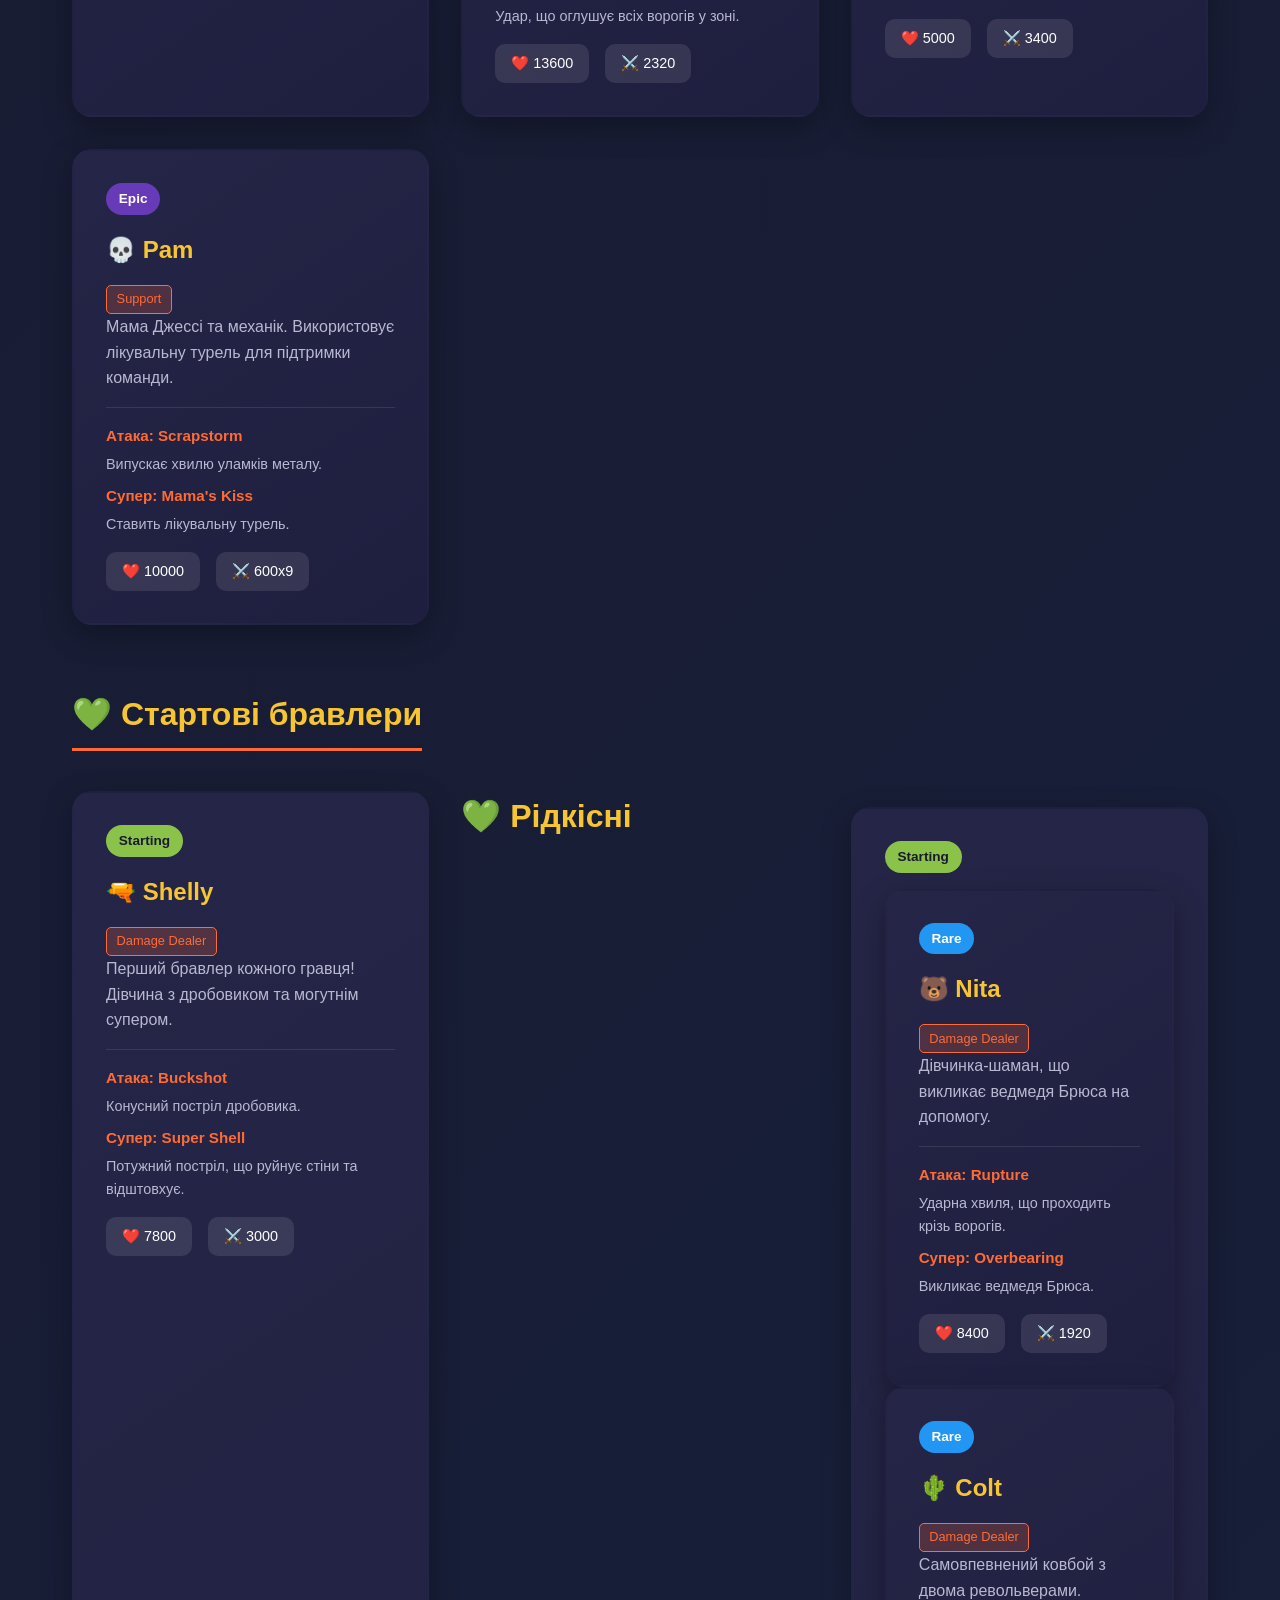
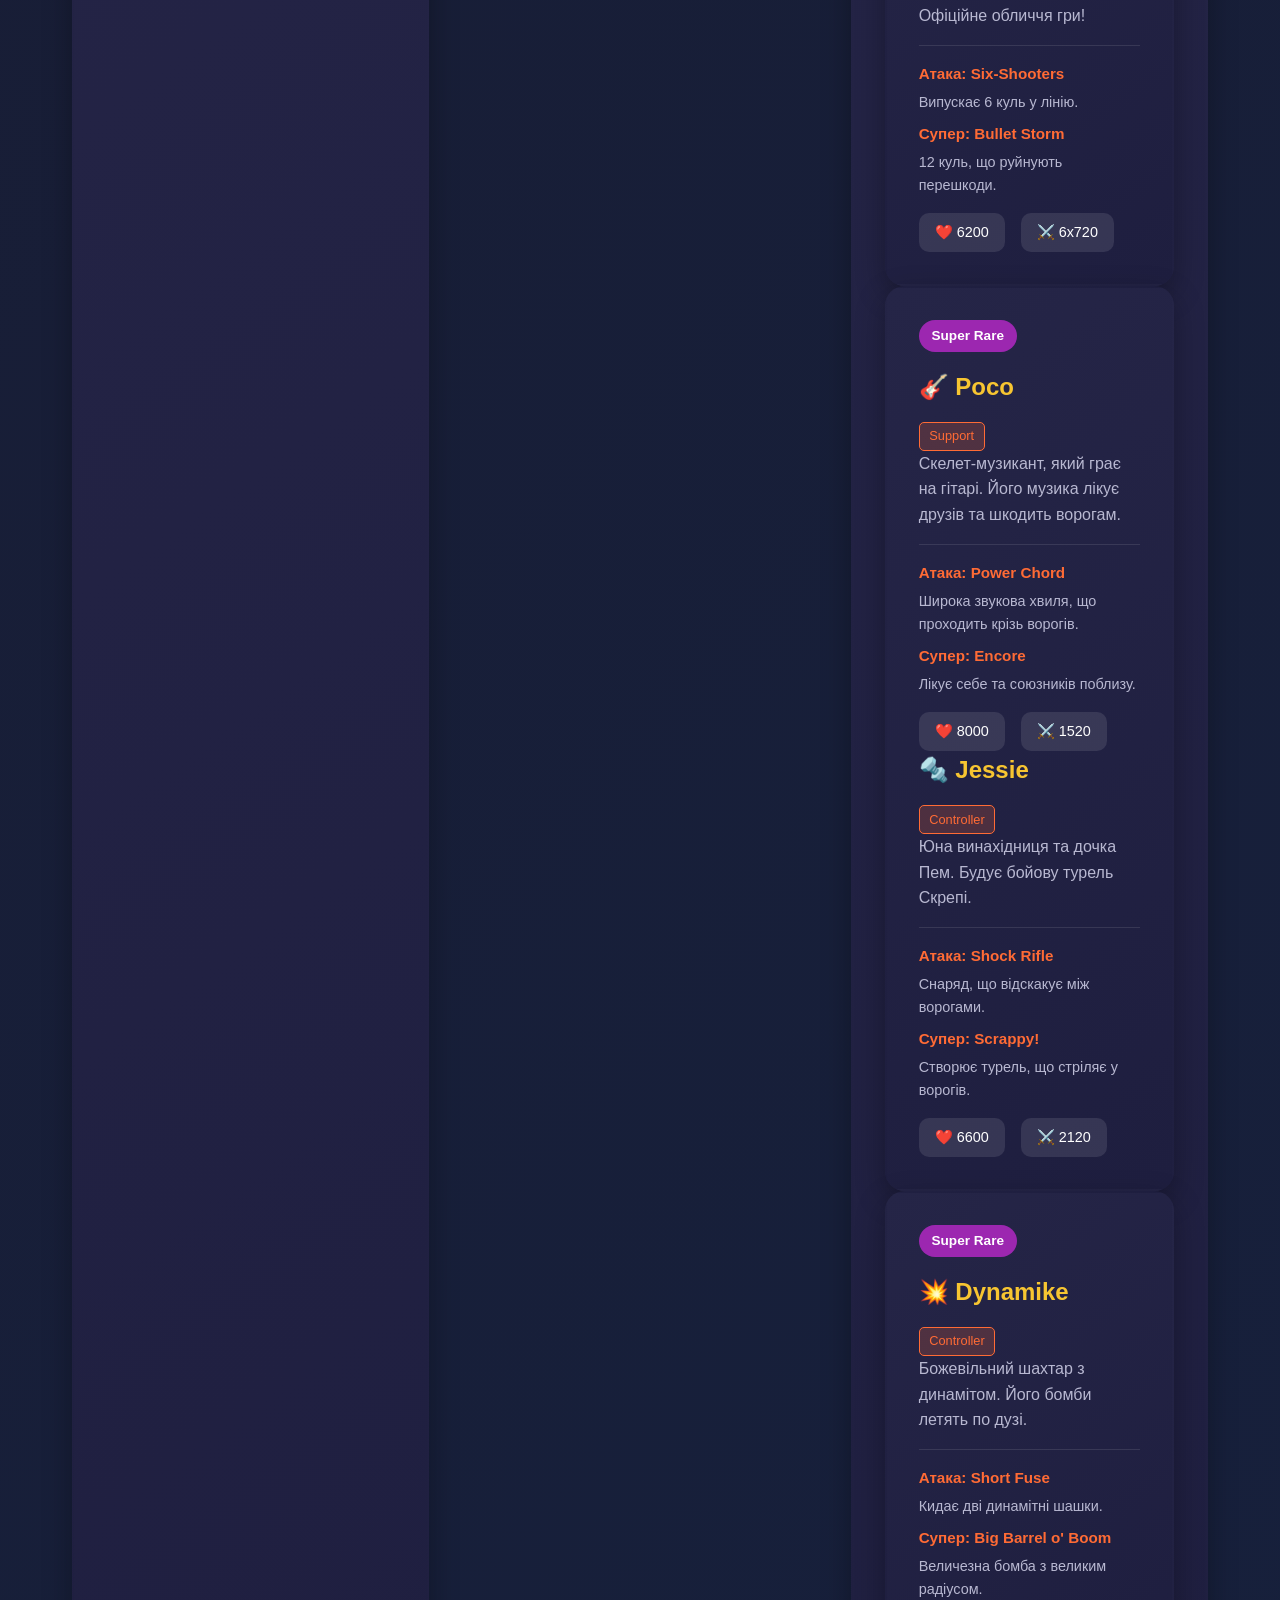
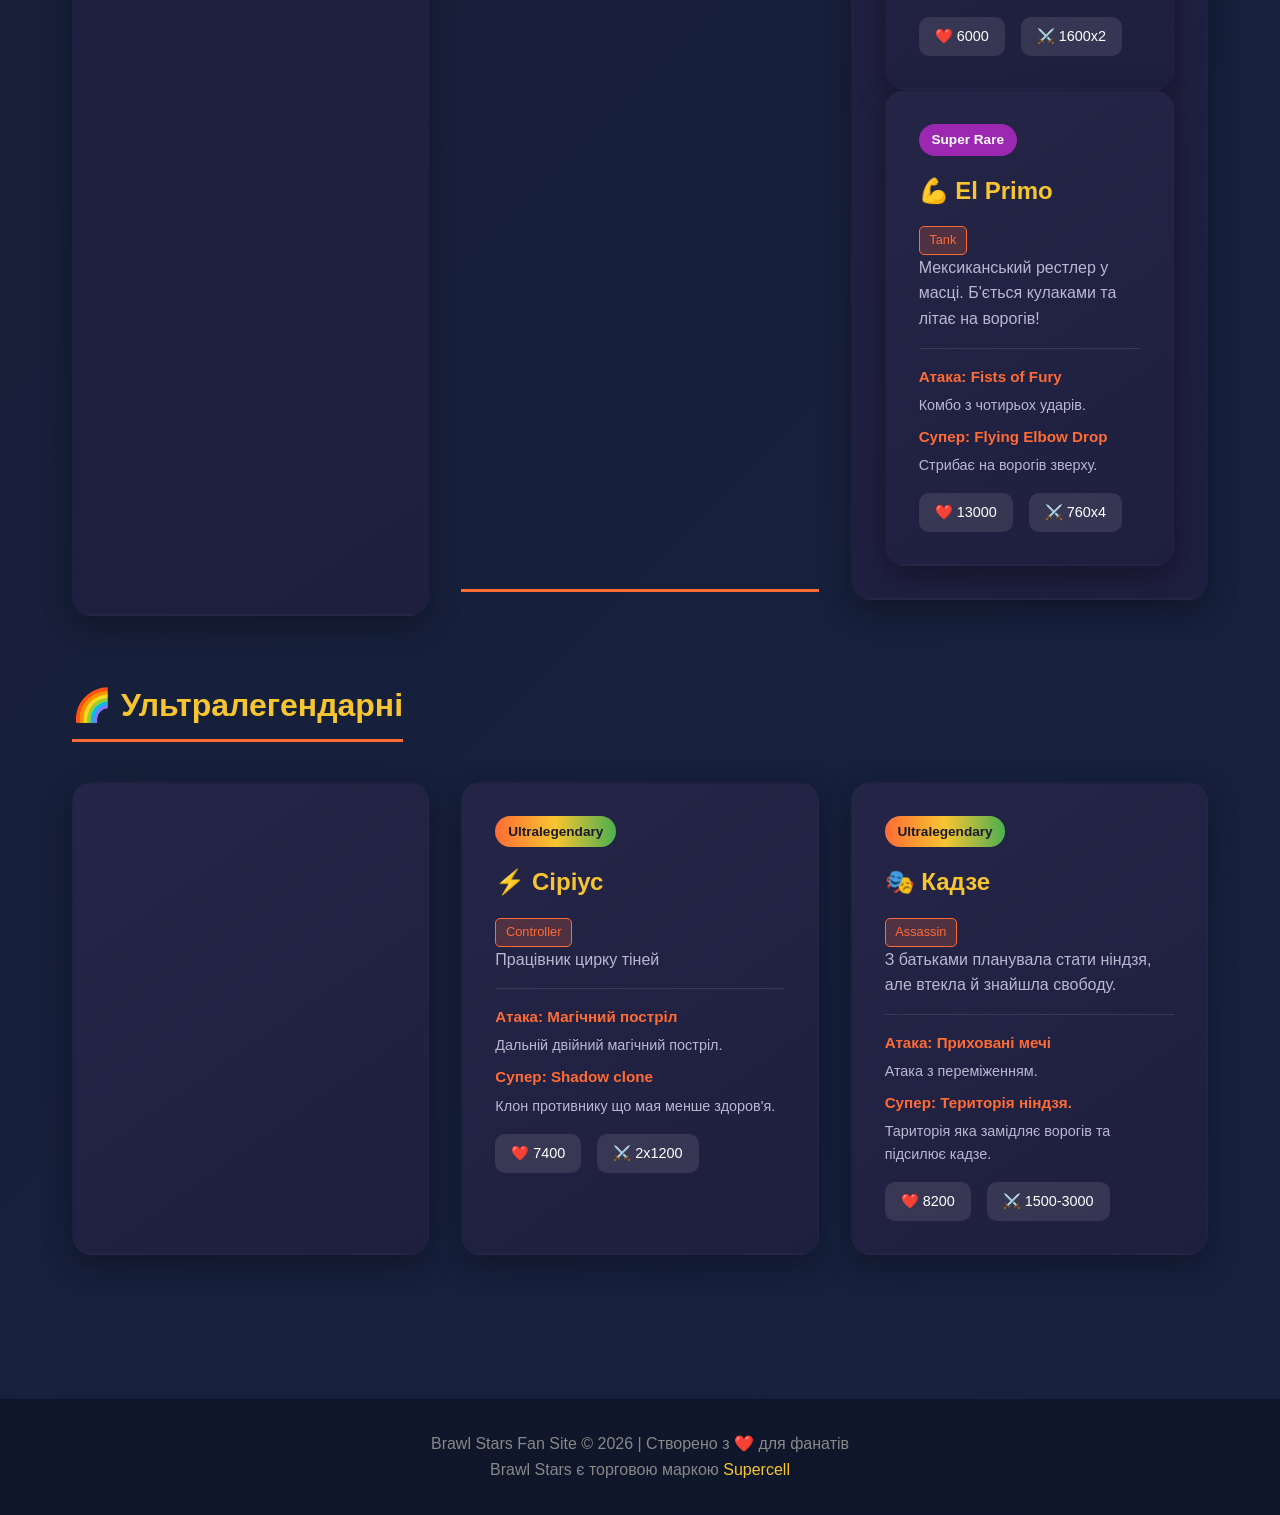
==== commit eeb97b20: "Update" ====
--- a/brawlers.html
+++ b/brawlers.html
@@ -35,8 +35,8 @@
                         <p>Стає невидимим на кілька секунд.</p>
                     </div>
                     <div class="stats">
-                        <div class="stat">❤️ 3200</div>
-                        <div class="stat">⚔️ 2400</div>
+                        <div class="stat">❤️ 6600</div>
+                        <div class="stat">⚔️ 3840</div>
                     </div>
                 </div>
                 <div class="card">
@@ -51,8 +51,8 @@
                         <p>Злітає в повітря та приземляється, кидаючи кинджали навколо.</p>
                     </div>
                     <div class="stats">
-                        <div class="stat">❤️ 2400</div>
-                        <div class="stat">⚔️ 1680</div>
+                        <div class="stat">❤️ 6000</div>
+                        <div class="stat">⚔️ 2540</div>
                     </div>
                 </div>
                 <div class="card">
@@ -67,8 +67,8 @@
                         <p>Створює зону, де союзники стають невидимими.</p>
                     </div>
                     <div class="stats">
-                        <div class="stat">❤️ 3800</div>
-                        <div class="stat">⚔️ 1176</div>
+                        <div class="stat">❤️ 8200</div>
+                        <div class="stat">⚔️ 1800</div>
                     </div>
                 </div>
                 <div class="card">
@@ -83,8 +83,8 @@
                         <p>Створює зону уповільнення з голок.</p>
                     </div>
                     <div class="stats">
-                        <div class="stat">❤️ 2400</div>
-                        <div class="stat">⚔️ 2240</div>
+                        <div class="stat">❤️ 6000</div>
+                        <div class="stat">⚔️ 980x6</div>
                     </div>
                 </div>
             </div>
@@ -105,13 +105,13 @@
                         <p>Випускає кажанів, що крадуть здоров'я.</p>
                     </div>
                     <div class="stats">
-                        <div class="stat">❤️ 3800</div>
-                        <div class="stat">⚔️ 1260</div>
+                        <div class="stat">❤️ 8000</div>
+                        <div class="stat">⚔️ 2000</div>
                     </div>
                 </div>
                 <div class="card">
                     <span class="rarity rarity-mythic">Mythic</span>
-                    <h3>🧞 Gene</h3>
+                    <h3>🧞 Jene</h3>
                     <span class="class-tag">Support</span>
                     <p>Магічний джин, що може притягувати ворогів своєю рукою.</p>
                     <div class="abilities">
@@ -121,8 +121,8 @@
                         <p>Притягує ворога до себе магічною рукою.</p>
                     </div>
                     <div class="stats">
-                        <div class="stat">❤️ 4200</div>
-                        <div class="stat">⚔️ 1400</div>
+                        <div class="stat">❤️ 7600</div>
+                        <div class="stat">⚔️ 2000</div>
                     </div>
                 </div>
                 <div class="card">
@@ -137,8 +137,8 @@
                         <p>Створює чорну діру, що притягує ворогів.</p>
                     </div>
                     <div class="stats">
-                        <div class="stat">❤️ 3200</div>
-                        <div class="stat">⚔️ 1260</div>
+                        <div class="stat">❤️ 6600</div>
+                        <div class="stat">⚔️ 2880</div>
                     </div>
                 </div>
                 <div class="card">
@@ -153,8 +153,8 @@
                         <p>Створює прохідну стіну з кущів.</p>
                     </div>
                     <div class="stats">
-                        <div class="stat">❤️ 2800</div>
-                        <div class="stat">⚔️ 1540</div>
+                        <div class="stat">❤️ 6400</div>
+                        <div class="stat">⚔️ 2080</div>
                     </div>
                 </div>
             </div>
@@ -165,19 +165,116 @@
             <div class="cards-grid">
                 <div class="card">
                     <span class="rarity rarity-epic">Epic</span>
-                    <h3>Гріф/h3>
-                    <span class="class-tag">Control</span>
-                    <p>Гріф успішний бізнесмен, але його магазин сувенірів у кроці від банкроцтва   </p>
-                    <div class="abilities">
-                        <h4>Атака: Money</h4>
-                        <p>Money</p>
-                        <h4>Супер: Kard</h4>
-                        <p>Карти казино яки повертаються до нього.</p>
-                    </div>
-            <div class="cards-grid">
+                                    </div>
                 <div class="card">
                     <span class="rarity rarity-epic">Epic</span>
-                    <h3>🎸 Poco</h3>
+                    <h3>🤖 Frank</h3>
+                    <span class="class-tag">Tank</span>
+                    <p>Величезний монстр Франкенштейна з молотом. Його удари оглушують ворогів.</p>
+                    <div class="abilities">
+                        <h4>Атака: Hammer Hit</h4>
+                        <p>Потужний удар молотом з затримкою.</p>
+                        <h4>Супер: Stunning Blow</h4>
+                        <p>Удар, що оглушує всіх ворогів у зоні.</p>
+                    </div>
+                    <div class="stats">
+                        <div class="stat">❤️ 13600</div>
+                        <div class="stat">⚔️ 2320</div>
+                    </div>
+                </div>
+                <div class="card">
+                    <span class="rarity rarity-epic">Epic</span>
+                    <h3>🌵 Piper</h3>
+                    <span class="class-tag">Marksman</span>
+                    <p>Елегантна снайперка з парасолькою. Чим далі ворог — тим більша шкода.</p>
+                    <div class="abilities">
+                        <h4>Атака: Gunbrella</h4>
+                        <p>Снайперський постріл з парасольки.</p>
+                        <h4>Супер: Poppin'</h4>
+                        <p>Відлітає назад, скидаючи гранати.</p>
+                    </div>
+                    <div class="stats">
+                        <div class="stat">❤️ 5000</div>
+                        <div class="stat">⚔️ 3400</div>
+                    </div>
+                </div>
+                <div class="card">
+                    <span class="rarity rarity-epic">Epic</span>
+                    <h3>💀 Pam</h3>
+                    <span class="class-tag">Support</span>
+                    <p>Мама Джессі та механік. Використовує лікувальну турель для підтримки команди.</p>
+                    <div class="abilities">
+                        <h4>Атака: Scrapstorm</h4>
+                        <p>Випускає хвилю уламків металу.</p>
+                        <h4>Супер: Mama's Kiss</h4>
+                        <p>Ставить лікувальну турель.</p>
+                    </div>
+                    <div class="stats">
+                        <div class="stat">❤️ 10000</div>
+                        <div class="stat">⚔️ 600x9</div>
+                    </div>
+                </div>
+            </div>
+        </section>
+        <!-- Звичайні та Рідкісні -->
+        <section>
+            <h2>💚 Стартові бравлери</h2>
+            <div class="cards-grid">
+                <div class="card">
+                    <span class="rarity rarity-common">Starting</span>
+                    <h3>🔫 Shelly</h3>
+                    <span class="class-tag">Damage Dealer</span>
+                    <p>Перший бравлер кожного гравця! Дівчина з дробовиком та могутнім супером.</p>
+                    <div class="abilities">
+                        <h4>Атака: Buckshot</h4>
+                        <p>Конусний постріл дробовика.</p>
+                        <h4>Супер: Super Shell</h4>
+                        <p>Потужний постріл, що руйнує стіни та відштовхує.</p>
+                    </div>
+                    <div class="stats">
+                        <div class="stat">❤️ 7800</div>
+                        <div class="stat">⚔️ 3000</div>
+                    </div>
+                </div>
+                <h2>💚 Рідкісні</h2>
+            <div class="cards-grid">
+                <div class="card">
+                    <span class="rarity rarity-common">Starting</span>
+                <div class="card">
+                    <span class="rarity rarity-rare">Rare</span>
+                    <h3>🐻 Nita</h3>
+                    <span class="class-tag">Damage Dealer</span>
+                    <p>Дівчинка-шаман, що викликає ведмедя Брюса на допомогу.</p>
+                    <div class="abilities">
+                        <h4>Атака: Rupture</h4>
+                        <p>Ударна хвиля, що проходить крізь ворогів.</p>
+                        <h4>Супер: Overbearing</h4>
+                        <p>Викликає ведмедя Брюса.</p>
+                    </div>
+                    <div class="stats">
+                        <div class="stat">❤️ 8400</div>
+                        <div class="stat">⚔️ 1920</div>
+                    </div>
+                </div>
+                <div class="card">
+                    <span class="rarity rarity-rare">Rare</span>
+                    <h3>🌵 Colt</h3>
+                    <span class="class-tag">Damage Dealer</span>
+                    <p>Самовпевнений ковбой з двома револьверами. Офіційне обличчя гри!</p>
+                    <div class="abilities">
+                        <h4>Атака: Six-Shooters</h4>
+                        <p>Випускає 6 куль у лінію.</p>
+                        <h4>Супер: Bullet Storm</h4>
+                        <p>12 куль, що руйнують перешкоди.</p>
+                    </div>
+                    <div class="stats">
+                        <div class="stat">❤️ 6200</div>
+                        <div class="stat">⚔️ 6x720</div>
+                    </div>
+                </div>
+                <div class="card">
+                    <span class="rarity rarity-super-rare">Super Rare</span>
+                     <h3>🎸 Poco</h3>
                     <span class="class-tag">Support</span>
                     <p>Скелет-музикант, який грає на гітарі. Його музика лікує друзів та шкодить ворогам.</p>
                     <div class="abilities">
@@ -187,114 +284,9 @@
                         <p>Лікує себе та союзників поблизу.</p>
                     </div>
                     <div class="stats">
-                        <div class="stat">❤️ 4000</div>
-                        <div class="stat">⚔️ 924</div>
-                    </div>
-                </div>
-                <div class="card">
-                    <span class="rarity rarity-epic">Epic</span>
-                    <h3>🤖 Frank</h3>
-                    <span class="class-tag">Tank</span>
-                    <p>Величезний монстр Франкенштейна з молотом. Його удари оглушують ворогів.</p>
-                    <div class="abilities">
-                        <h4>Атака: Hammer Hit</h4>
-                        <p>Потужний удар молотом з затримкою.</p>
-                        <h4>Супер: Stunning Blow</h4>
-                        <p>Удар, що оглушує всіх ворогів у зоні.</p>
-                    </div>
-                    <div class="stats">
-                        <div class="stat">❤️ 6100</div>
-                        <div class="stat">⚔️ 1680</div>
-                    </div>
-                </div>
-                <div class="card">
-                    <span class="rarity rarity-epic">Epic</span>
-                    <h3>🌵 Piper</h3>
-                    <span class="class-tag">Marksman</span>
-                    <p>Елегантна снайперка з парасолькою. Чим далі ворог — тим більша шкода.</p>
-                    <div class="abilities">
-                        <h4>Атака: Gunbrella</h4>
-                        <p>Снайперський постріл з парасольки.</p>
-                        <h4>Супер: Poppin'</h4>
-                        <p>Відлітає назад, скидаючи гранати.</p>
-                    </div>
-                    <div class="stats">
-                        <div class="stat">❤️ 2400</div>
-                        <div class="stat">⚔️ 2128</div>
-                    </div>
-                </div>
-                <div class="card">
-                    <span class="rarity rarity-epic">Epic</span>
-                    <h3>💀 Pam</h3>
-                    <span class="class-tag">Support</span>
-                    <p>Мама Джессі та механік. Використовує лікувальну турель для підтримки команди.</p>
-                    <div class="abilities">
-                        <h4>Атака: Scrapstorm</h4>
-                        <p>Випускає хвилю уламків металу.</p>
-                        <h4>Супер: Mama's Kiss</h4>
-                        <p>Ставить лікувальну турель.</p>
-                    </div>
-                    <div class="stats">
-                        <div class="stat">❤️ 4800</div>
-                        <div class="stat">⚔️ 1170</div>
-                    </div>
-                </div>
-            </div>
-        </section>
-        <!-- Звичайні та Рідкісні -->
-        <section>
-            <h2>💚 Стартові бравлери</h2>
-            <div class="cards-grid">
-                <div class="card">
-                    <span class="rarity rarity-common">Starting</span>
-                    <h3>🔫 Shelly</h3>
-                    <span class="class-tag">Damage Dealer</span>
-                    <p>Перший бравлер кожного гравця! Дівчина з дробовиком та могутнім супером.</p>
-                    <div class="abilities">
-                        <h4>Атака: Buckshot</h4>
-                        <p>Конусний постріл дробовика.</p>
-                        <h4>Супер: Super Shell</h4>
-                        <p>Потужний постріл, що руйнує стіни та відштовхує.</p>
-                    </div>
-                    <div class="stats">
-                        <div class="stat">❤️ 3600</div>
-                        <div class="stat">⚔️ 2100</div>
-                    </div>
-                </div>
-                <div class="card">
-                    <span class="rarity rarity-rare">Rare</span>
-                    <h3>🐻 Nita</h3>
-                    <span class="class-tag">Damage Dealer</span>
-                    <p>Дівчинка-шаман, що викликає ведмедя Брюса на допомогу.</p>
-                    <div class="abilities">
-                        <h4>Атака: Rupture</h4>
-                        <p>Ударна хвиля, що проходить крізь ворогів.</p>
-                        <h4>Супер: Overbearing</h4>
-                        <p>Викликає ведмедя Брюса.</p>
-                    </div>
-                    <div class="stats">
-                        <div class="stat">❤️ 4000</div>
-                        <div class="stat">⚔️ 1160</div>
-                    </div>
-                </div>
-                <div class="card">
-                    <span class="rarity rarity-rare">Rare</span>
-                    <h3>🌵 Colt</h3>
-                    <span class="class-tag">Damage Dealer</span>
-                    <p>Самовпевнений ковбой з двома револьверами. Офіційне обличчя гри!</p>
-                    <div class="abilities">
-                        <h4>Атака: Six-Shooters</h4>
-                        <p>Випускає 6 куль у лінію.</p>
-                        <h4>Супер: Bullet Storm</h4>
-                        <p>12 куль, що руйнують перешкоди.</p>
-                    </div>
-                    <div class="stats">
-                        <div class="stat">❤️ 2800</div>
-                        <div class="stat">⚔️ 2520</div>
-                    </div>
-                </div>
-                <div class="card">
-                    <span class="rarity rarity-super-rare">Super Rare</span>
+                        <div class="stat">❤️ 8000</div>
+                        <div class="stat">⚔️ 1520</div>
+                    </div>
                     <h3>🔩 Jessie</h3>
                     <span class="class-tag">Controller</span>
                     <p>Юна винахідниця та дочка Пем. Будує бойову турель Скрепі.</p>
@@ -305,8 +297,8 @@
                         <p>Створює турель, що стріляє у ворогів.</p>
                     </div>
                     <div class="stats">
-                        <div class="stat">❤️ 3200</div>
-                        <div class="stat">⚔️ 1176</div>
+                        <div class="stat">❤️ 6600</div>
+                        <div class="stat">⚔️ 2120</div>
                     </div>
                 </div>
                 <div class="card">
@@ -321,8 +313,8 @@
                         <p>Величезна бомба з великим радіусом.</p>
                     </div>
                     <div class="stats">
-                        <div class="stat">❤️ 2600</div>
-                        <div class="stat">⚔️ 1680</div>
+                        <div class="stat">❤️ 6000</div>
+                        <div class="stat">⚔️ 1600x2 </div>
                     </div>
                 </div>
                 <div class="card">
@@ -337,69 +329,55 @@
                         <p>Стрибає на ворогів зверху.</p>
                     </div>
                     <div class="stats">
-                        <div class="stat">❤️ 5800</div>
-                        <div class="stat">⚔️ 1620</div>
-                    </div>
-                </div>
-            </div>
-        </section>
-        <!-- Хроматичні -->
-        <section>
-            <h2>🌈 Хроматичні</h2>
-            <div class="cards-grid">
-                <div class="card">
-                    <span class="rarity rarity-chromatic">Chromatic</span>
-                    <h3>🔥 Surge</h3>
-                    <span class="class-tag">Damage Dealer</span>
-                    <p>Робот-протектор, що апгрейдиться під час матчу. Починає слабким, стає монстром!</p>
-                    <div class="abilities">
-                        <h4>Атака: Juice of Justice</h4>
-                        <p>Розділяючий снаряд.</p>
-                        <h4>Супер: Party Tricks</h4>
-                        <p>Телепортація та апгрейд рівня.</p>
-                    </div>
-                    <div class="stats">
-                        <div class="stat">❤️ 3400</div>
-                        <div class="stat">⚔️ 1680</div>
-                    </div>
-                </div>
-                <div class="card">
-                    <span class="rarity rarity-chromatic">Chromatic</span>
-                    <h3>⚡ Gale</h3>
-                    <span class="class-tag">Support</span>
-                    <p>Старий працівник сніжного курорту з пилососом-снігоочисником.</p>
-                    <div class="abilities">
-                        <h4>Атака: Polar Vortex</h4>
-                        <p>Конусний сніговий постріл.</p>
-                        <h4>Супер: Gale Force!</h4>
-                        <p>Потужний порив вітру, що відштовхує.</p>
-                    </div>
-                    <div class="stats">
-                        <div class="stat">❤️ 4000</div>
-                        <div class="stat">⚔️ 1680</div>
-                    </div>
-                </div>
-                <div class="card">
-                    <span class="rarity rarity-chromatic">Chromatic</span>
-                    <h3>🎭 Colette</h3>
-                    <span class="class-tag">Damage Dealer</span>
-                    <p>Божевільна фанатка бравлерів! Завдає шкоду у відсотках від здоров'я.</p>
-                    <div class="abilities">
-                        <h4>Атака: Tax Collection</h4>
-                        <p>Снаряд, що завдає % шкоди.</p>
-                        <h4>Супер: Time to Collect</h4>
-                        <p>Прошиває ворогів двічі.</p>
-                    </div>
-                    <div class="stats">
-                        <div class="stat">❤️ 3200</div>
-                        <div class="stat">⚔️ 37%</div>
+                        <div class="stat">❤️ 13000</div>
+                        <div class="stat">⚔️ 760x4</div>
+                    </div>
+                </div>
+            </div>
+        </section>
+        
+        <section>
+            <h2>🌈 Ультралегендарні</h2>
+            <div class="cards-grid">
+                <div class="card">
+                                 </div>
+                <div class="card">
+                    <span class="rarity rarity-chromatic">Ultralegendary</span>
+                    <h3>⚡ Сіріус</h3>
+                    <span class="class-tag">Controller</span>
+                    <p>Працівник цирку тіней</p>
+                    <div class="abilities">
+                        <h4>Атака: Магічний постріл</h4>
+                        <p>Дальній двійний магічний постріл.</p>
+                        <h4>Супер: Shadow clone</h4>
+                        <p>Клон противнику що мая менше здоров'я.</p>
+                    </div>
+                    <div class="stats">
+                        <div class="stat">❤️ 7400</div>
+                        <div class="stat">⚔️ 2x1200</div>
+                    </div>
+                </div>
+                <div class="card">
+                    <span class="rarity rarity-chromatic">Ultralegendary</span>
+                    <h3>🎭 Кадзе</h3>
+                    <span class="class-tag">Assassin</span>
+                    <p>З батьками планувала стати ніндзя, але втекла й знайшла свободу. </p>
+                    <div class="abilities">
+                        <h4>Атака: Приховані мечі</h4>
+                        <p>Атака з переміженням.</p>
+                        <h4>Супер: Територія ніндзя.</h4>
+                        <p>Тариторія яка замідляє ворогів та підсилює кадзе.</p>
+                    </div>
+                    <div class="stats">
+                        <div class="stat">❤️ 8200</div>
+                        <div class="stat">⚔️ 1500-3000</div>
                     </div>
                 </div>
             </div>
         </section>
     </div>
     <footer>
-        <p>Brawl Stars Fan Site © 2024 | Створено з ❤️ для фанатів</p>
+        <p>Brawl Stars Fan Site © 2026 | Створено з ❤️ для фанатів</p>
         <p>Brawl Stars є торговою маркою <a href="[supercell.com](https://supercell.com)" target="_blank">Supercell</a></p>
     </footer>
 </body>
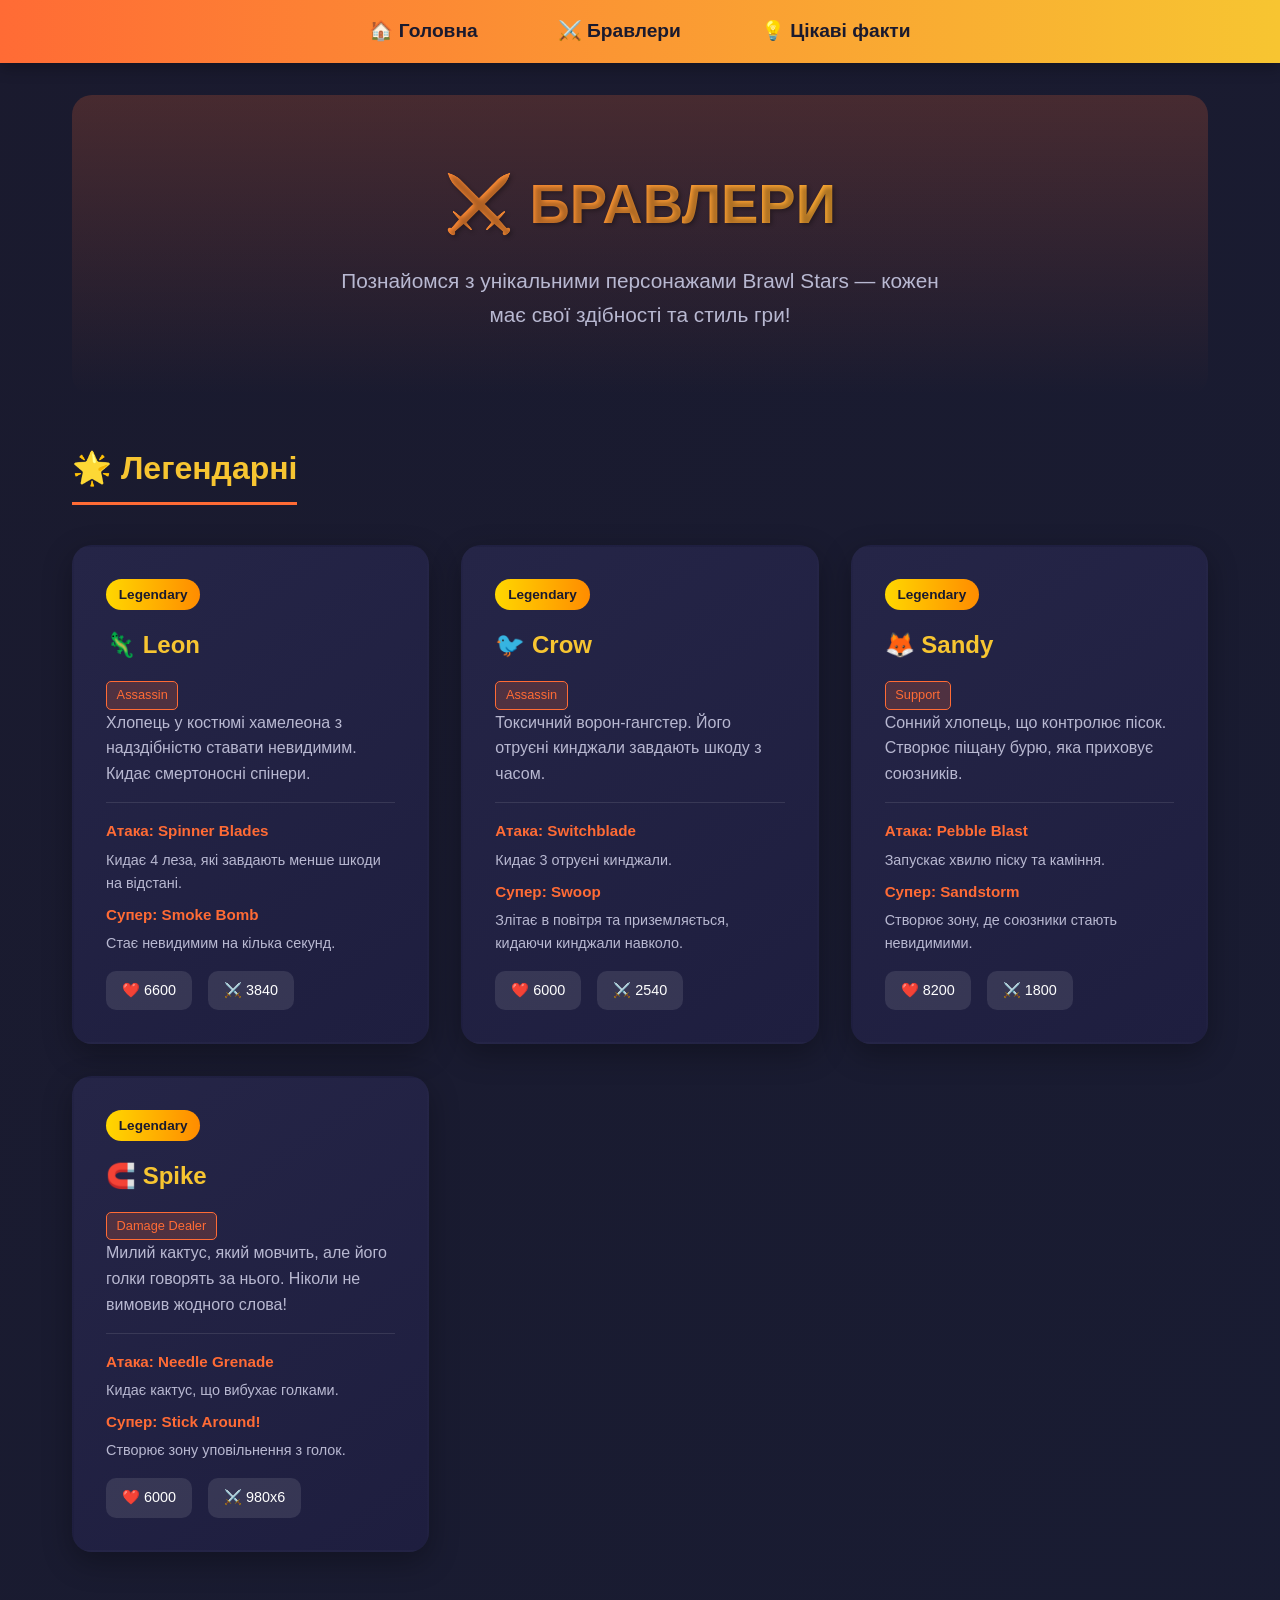
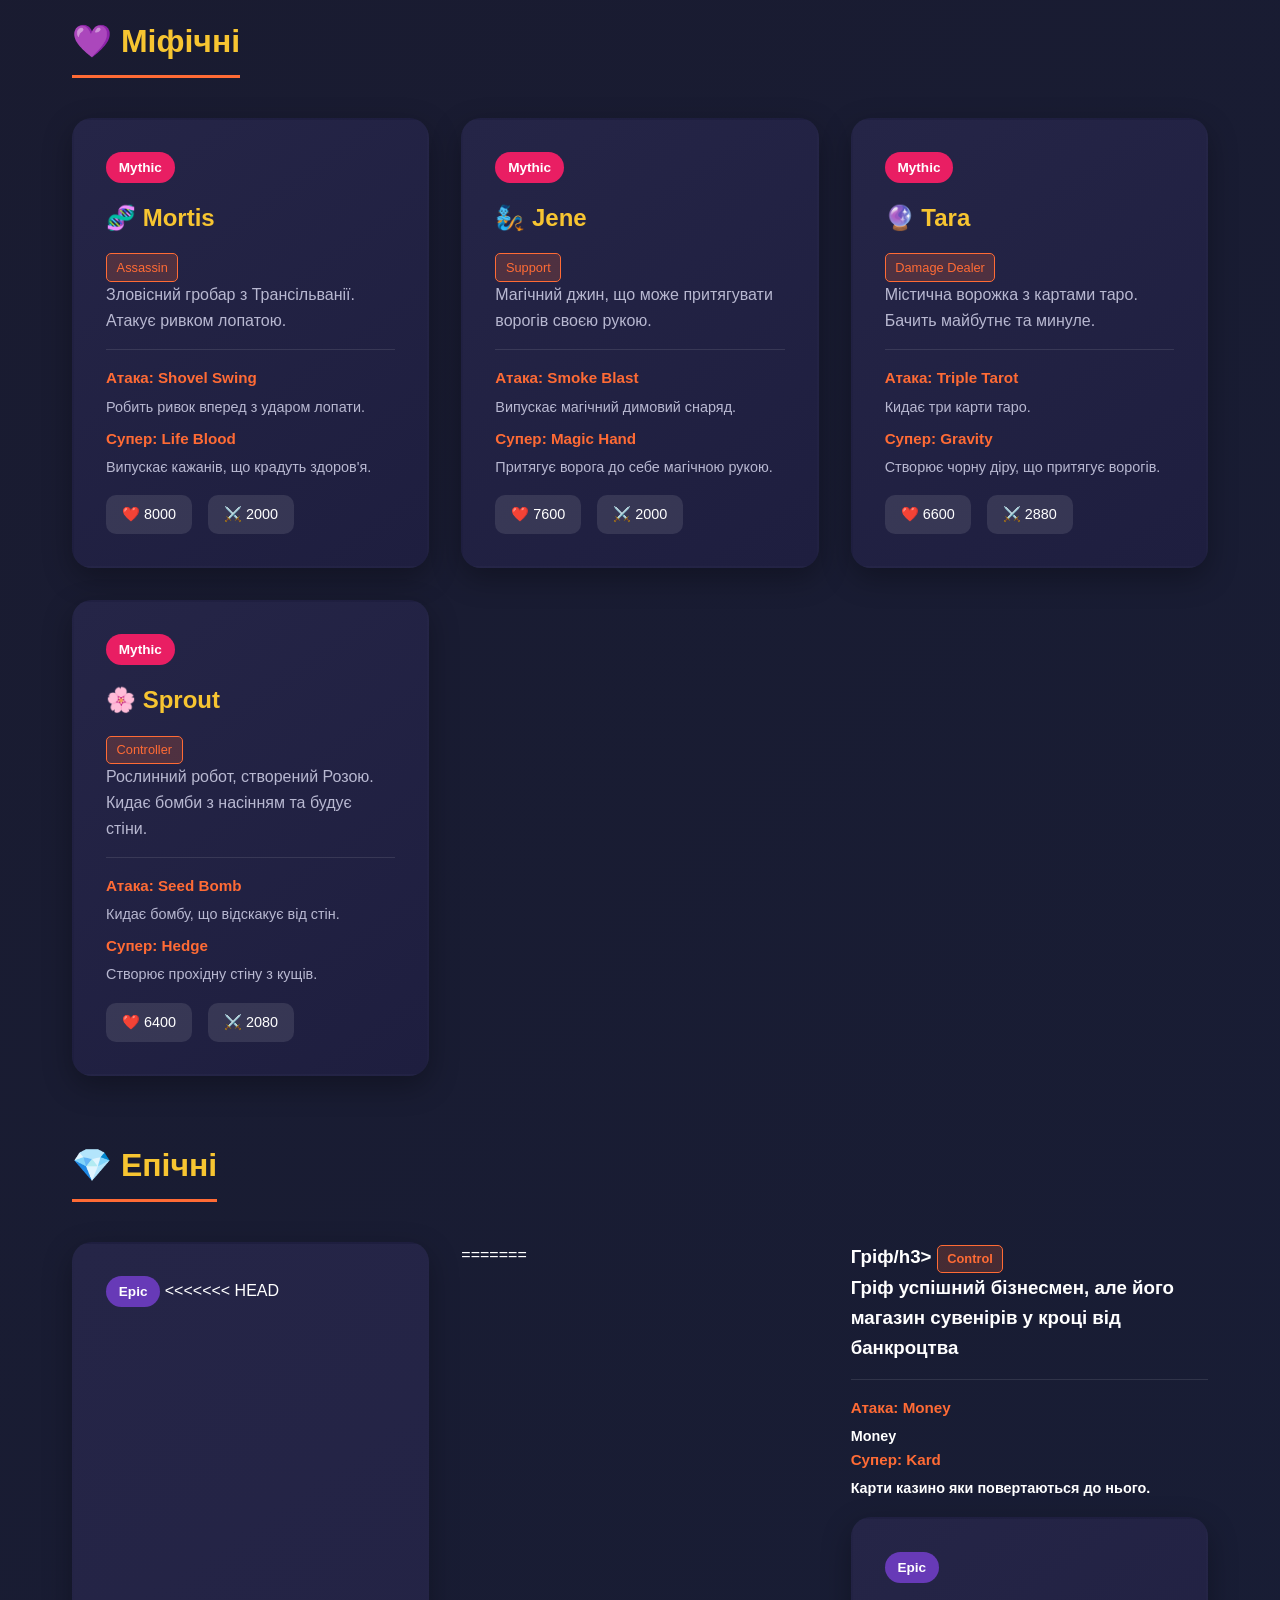
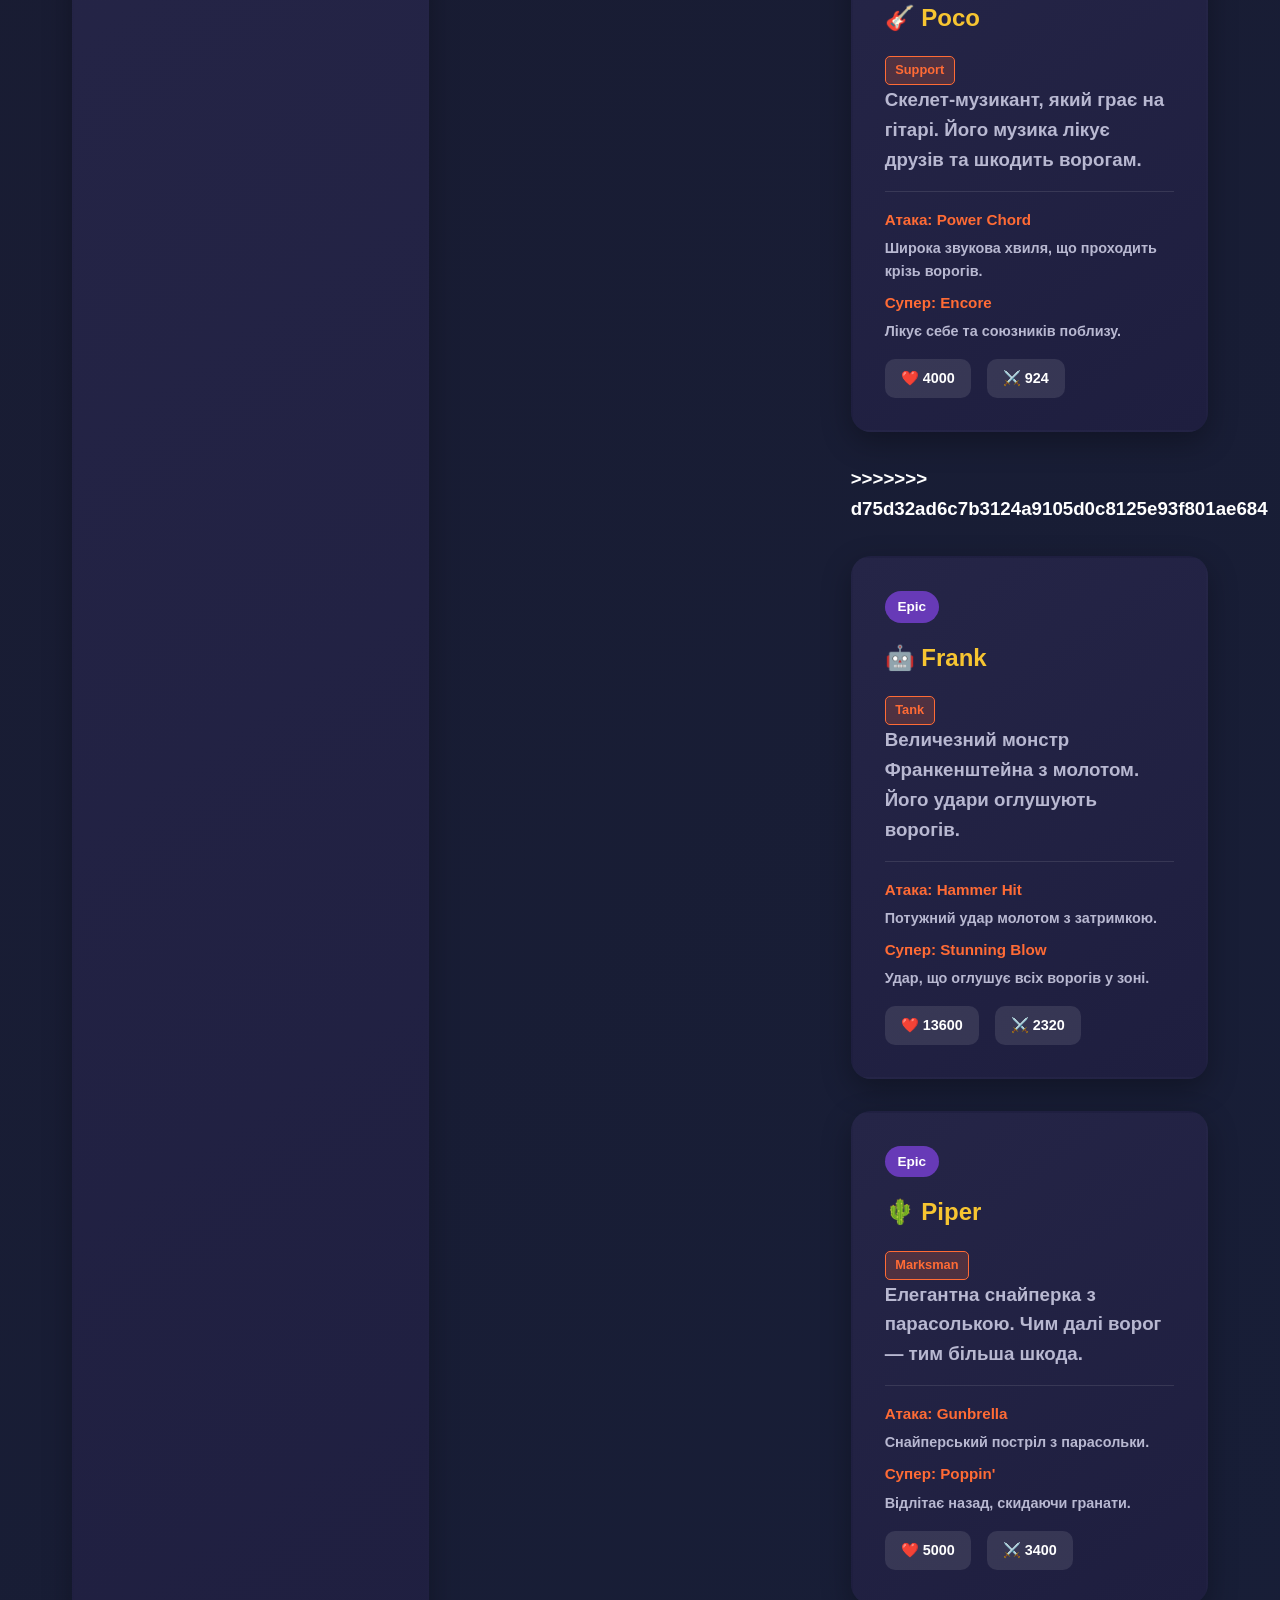
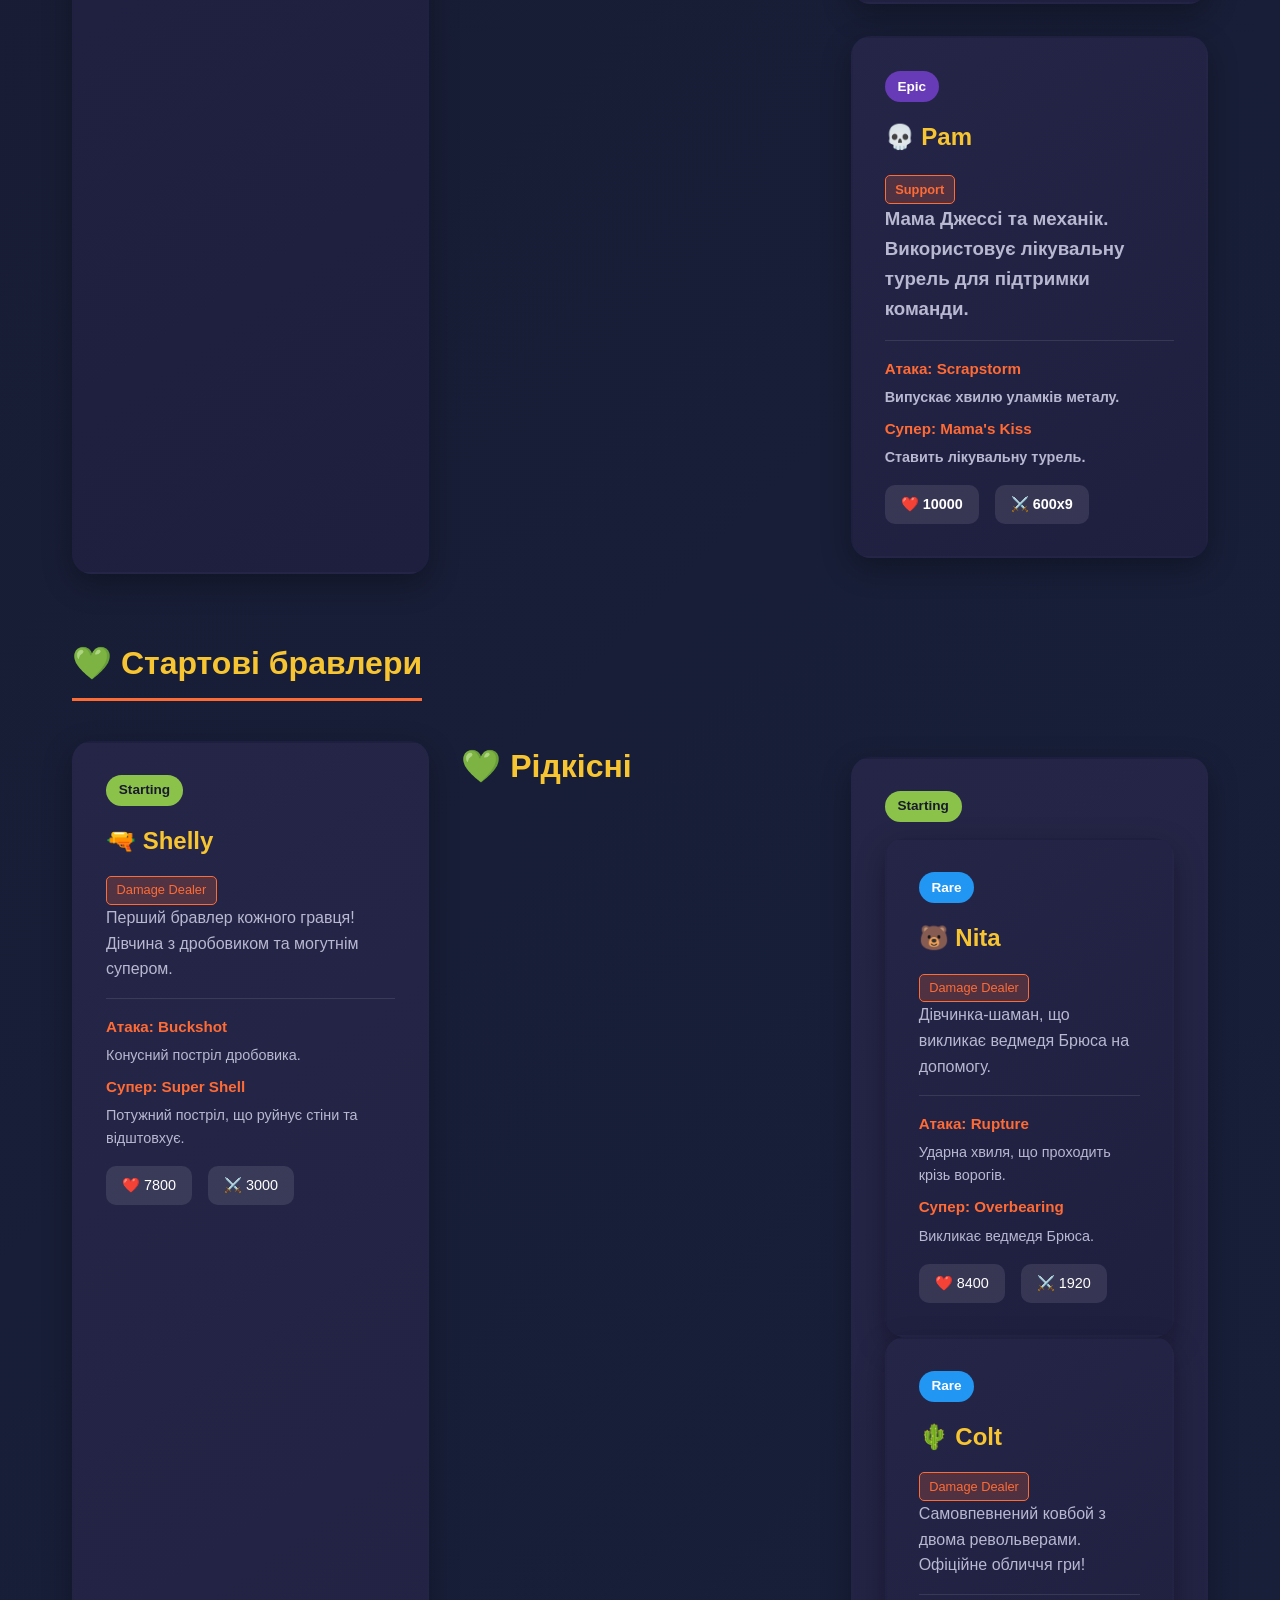
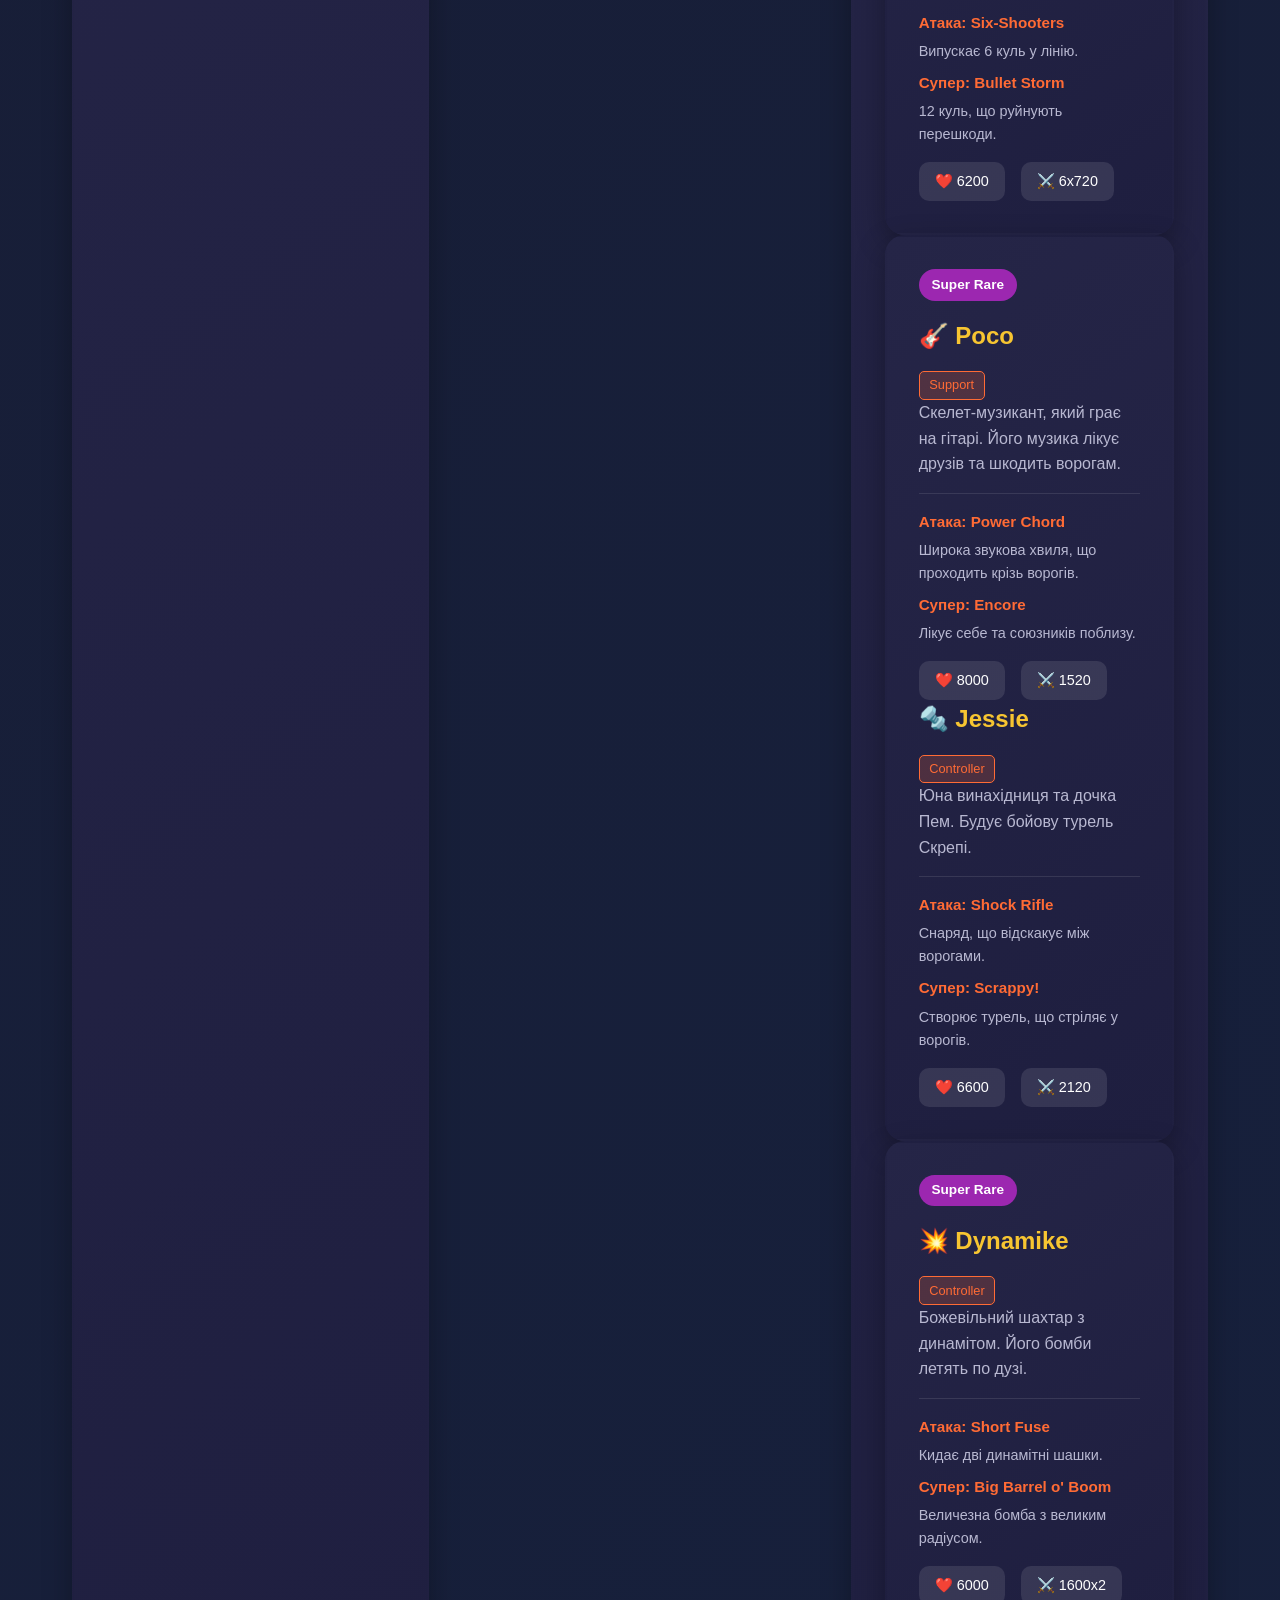
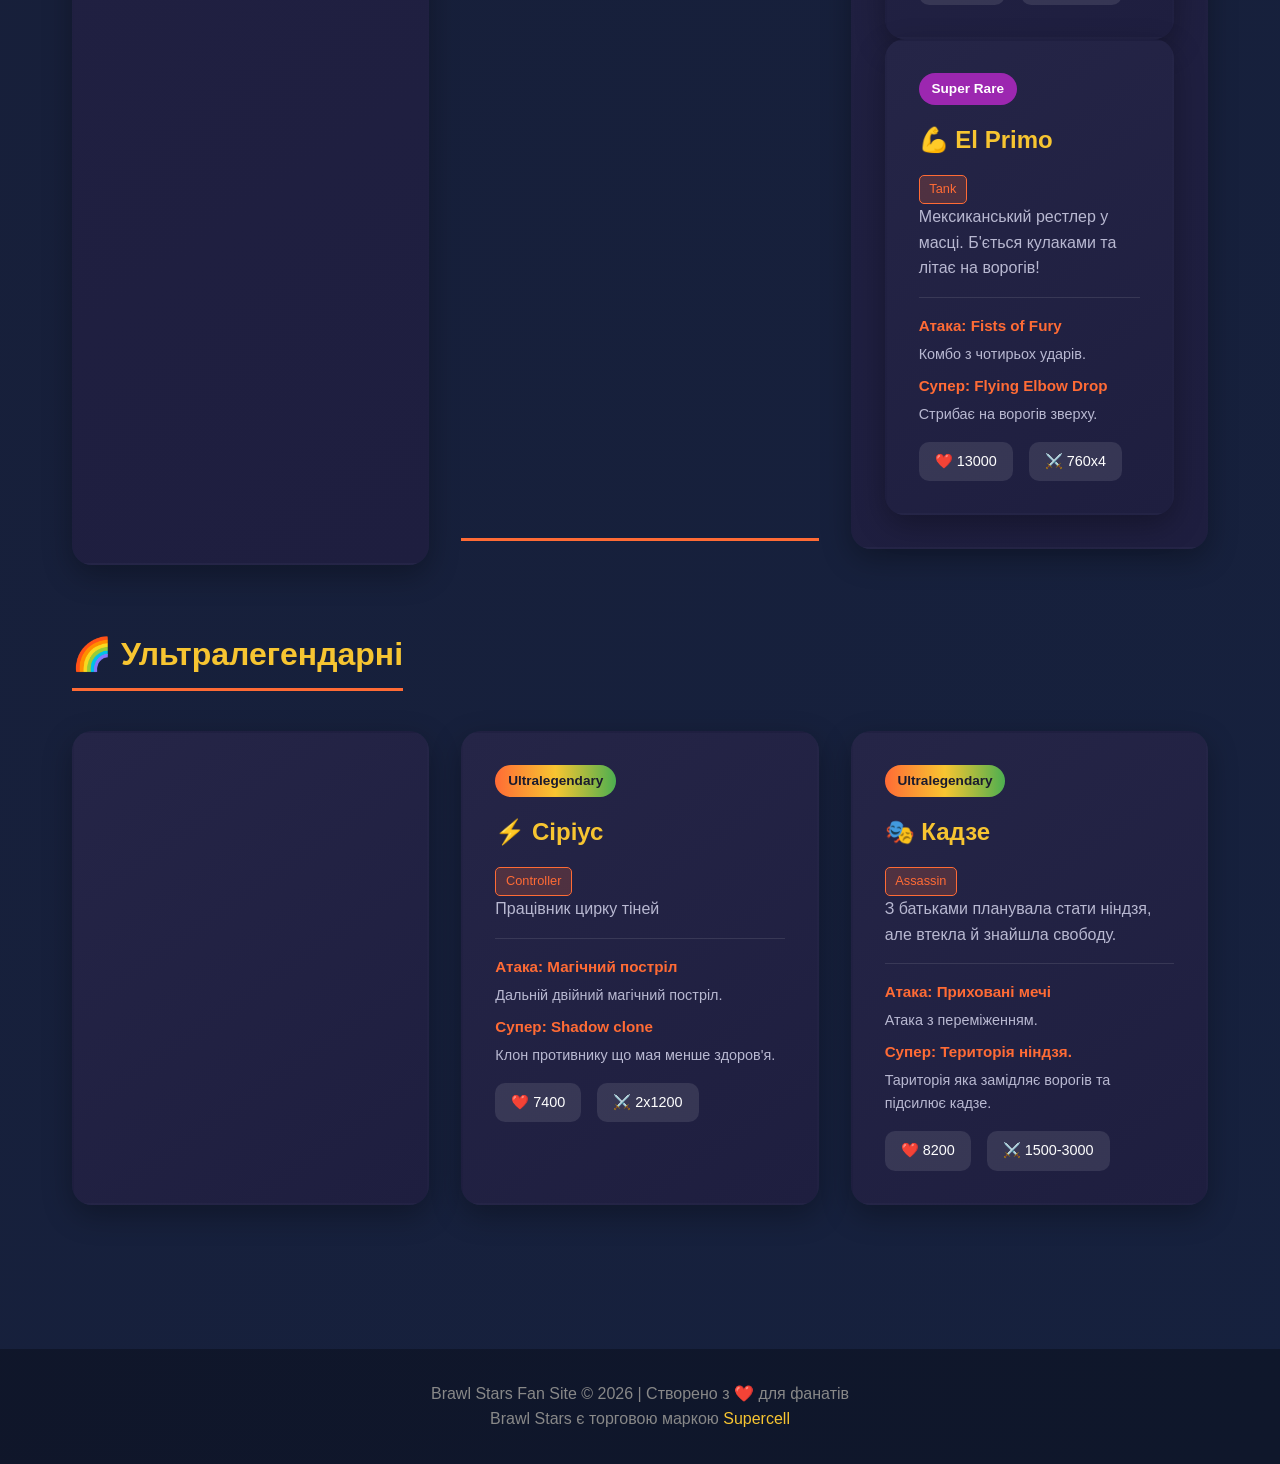
==== commit 42d35f70: "Update brawlers.html" ====
--- a/brawlers.html
+++ b/brawlers.html
@@ -165,7 +165,36 @@
             <div class="cards-grid">
                 <div class="card">
                     <span class="rarity rarity-epic">Epic</span>
+<<<<<<< HEAD
                                     </div>
+=======
+                    <h3>Гріф/h3>
+                    <span class="class-tag">Control</span>
+                    <p>Гріф успішний бізнесмен, але його магазин сувенірів у кроці від банкроцтва   </p>
+                    <div class="abilities">
+                        <h4>Атака: Money</h4>
+                        <p>Money</p>
+                        <h4>Супер: Kard</h4>
+                        <p>Карти казино яки повертаються до нього.</p>
+                    </div>
+            <div class="cards-grid">
+                <div class="card">
+                    <span class="rarity rarity-epic">Epic</span>
+                    <h3>🎸 Poco</h3>
+                    <span class="class-tag">Support</span>
+                    <p>Скелет-музикант, який грає на гітарі. Його музика лікує друзів та шкодить ворогам.</p>
+                    <div class="abilities">
+                        <h4>Атака: Power Chord</h4>
+                        <p>Широка звукова хвиля, що проходить крізь ворогів.</p>
+                        <h4>Супер: Encore</h4>
+                        <p>Лікує себе та союзників поблизу.</p>
+                    </div>
+                    <div class="stats">
+                        <div class="stat">❤️ 4000</div>
+                        <div class="stat">⚔️ 924</div>
+                    </div>
+                </div>
+>>>>>>> d75d32ad6c7b3124a9105d0c8125e93f801ae684
                 <div class="card">
                     <span class="rarity rarity-epic">Epic</span>
                     <h3>🤖 Frank</h3>
